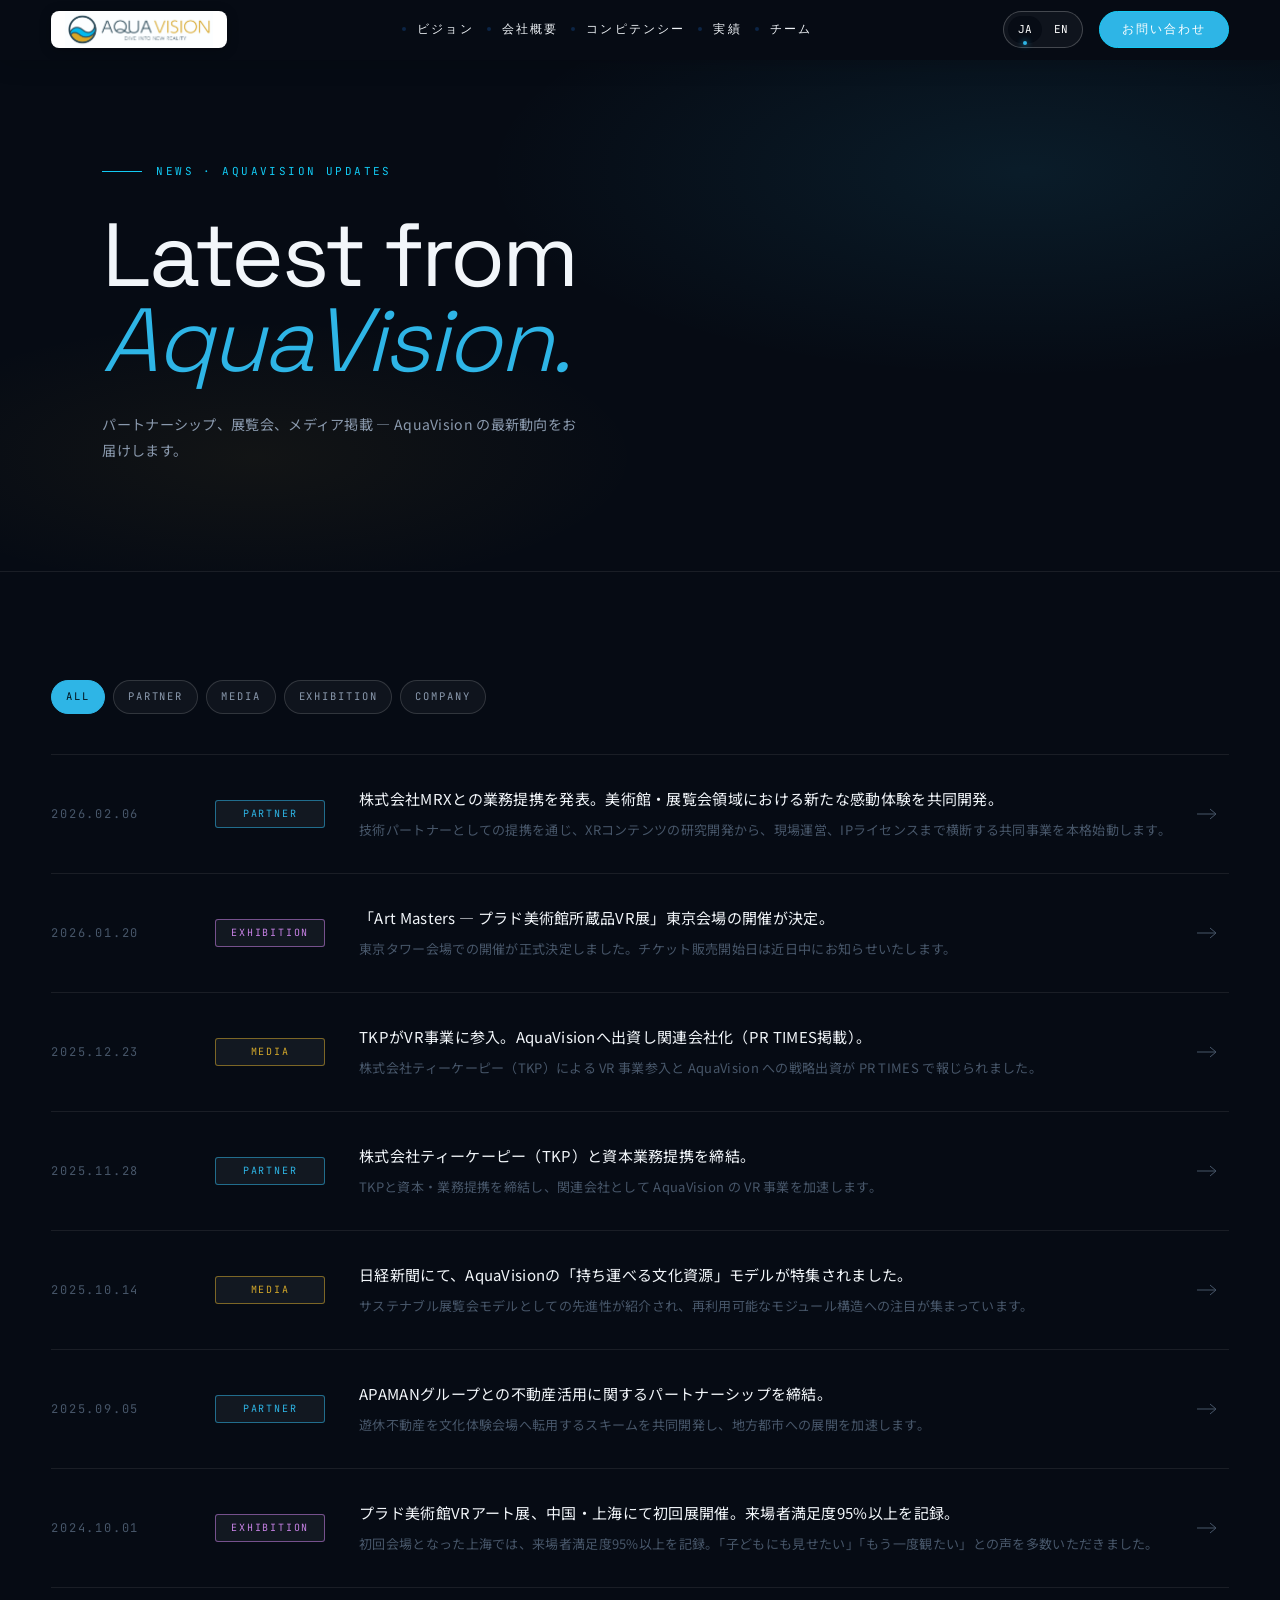
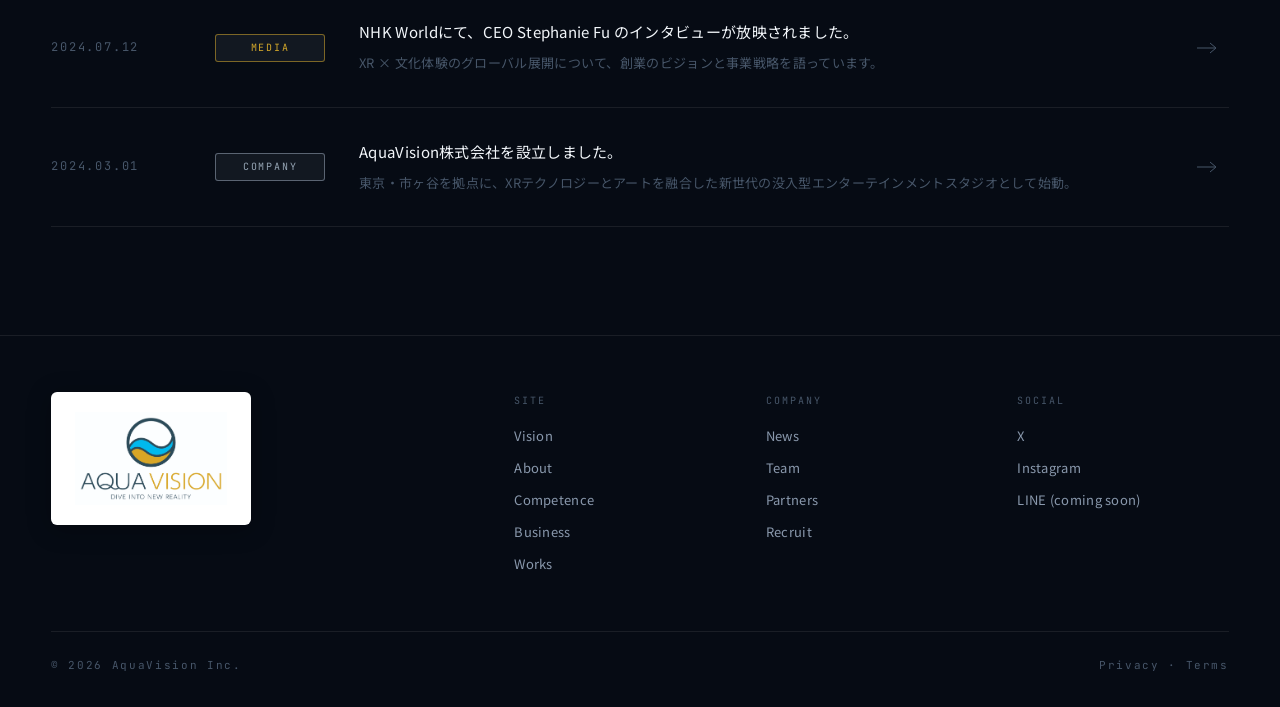
==== news.html @ 191fe47b "Initial publish: AquaVision website with hamburger nav and updated logo - Logo updated to aquavision" ====
<!doctype html>
<html lang="ja">
<head>
<meta charset="utf-8" />
<meta name="viewport" content="width=device-width, initial-scale=1" />
<title>News — AquaVision Inc. — Dive Into New Reality</title>
<link rel="preconnect" href="https://fonts.googleapis.com">
<link rel="preconnect" href="https://fonts.gstatic.com" crossorigin>
<link rel="stylesheet" href="https://fonts.googleapis.com/css2?family=Space+Grotesk:wght@300;400;500;600;700&family=Noto+Sans+JP:wght@300;400;500;600;700&family=JetBrains+Mono:wght@400;500&display=swap">
<link rel="stylesheet" href="styles.css">
<link rel="stylesheet" href="subpage.css">
</head>
<body>

<!-- NAV -->
<nav class="nav scrolled" style="border-color: rgb(6, 11, 20); background-color: rgb(6, 11, 20); height: 60px;">
  <a href="index.html#vision" class="brand nav-brand-logo" style="line-height: 37; height: 37px;">
    <img src="assets/logo-horizontal-final.png" alt="AquaVision" style="width: auto; height: 35px;"/>
  </a>
  <ul class="nav-menu">
    <li><a href="index.html#vision" style="color: rgb(239, 243, 247);">ビジョン</a></li>
    <li><a href="index.html#about" style="color: rgb(239, 243, 247);">会社概要</a></li>
    <li><a href="index.html#services" style="color: rgb(239, 243, 247);">コンピテンシー</a></li>
    <li><a href="index.html#works" style="color: rgb(239, 243, 247);">実績</a></li>
    <li><a href="index.html#team" style="color: rgb(239, 243, 247);">チーム</a></li>
  </ul>
  <div class="nav-right">
    <div class="lang-toggle" role="group" aria-label="Language">
      <button class="active" style="background-color: rgb(7, 12, 21);">JA</button>
      <button style="color: rgb(255, 255, 255);">EN</button>
    </div>
    <a href="index.html#contact" class="cta-pill primary" style="height: 37px; border-color: rgb(20, 203, 245); color: rgb(20, 203, 245);">お問い合わせ</a>
  </div>
</nav>



<!-- ============== Hero ============== -->
<section class="subpage-hero" data-screen-label="News Hero">
  <div class="container">
    <div class="subpage-eyebrow">
      <span class="line"></span>
      <span>NEWS  ·  AquaVision Updates</span>
    </div>
    <h1 class="subpage-headline">
      Latest from<br/>
      <span class="it">AquaVision.</span>
    </h1>
    <p class="subpage-headline-jp">
      パートナーシップ、展覧会、メディア掲載 — AquaVision の最新動向をお届けします。
    </p>
  </div>
</section>

<!-- ============== News List ============== -->
<section class="section" data-screen-label="News List">
  <div class="container">

    <!-- Filter chips -->
    <div class="news-filters" id="filters">
      <button type="button" class="news-filter active" data-cat="all">ALL</button>
      <button type="button" class="news-filter" data-cat="partner">PARTNER</button>
      <button type="button" class="news-filter" data-cat="media">MEDIA</button>
      <button type="button" class="news-filter" data-cat="exhibition">EXHIBITION</button>
      <button type="button" class="news-filter" data-cat="company">COMPANY</button>
    </div>

    <ul class="news-page-list" id="newsList">

      <a href="news/01.html" class="news-page-item" data-cat="partner">
        <span class="news-date">2026.02.06</span>
        <span class="news-cat partner">PARTNER</span>
        <div>
          <div class="news-page-title">株式会社MRXとの業務提携を発表。美術館・展覧会領域における新たな感動体験を共同開発。</div>
          <p class="news-page-summary">技術パートナーとしての提携を通じ、XRコンテンツの研究開発から、現場運営、IPライセンスまで横断する共同事業を本格始動します。</p>
        </div>
        <span class="news-arrow">
          <svg width="20" height="12" viewBox="0 0 20 12" fill="none" stroke="currentColor" stroke-width="1">
            <line x1="0" y1="6" x2="18" y2="6"/><polyline points="13,1 19,6 13,11"/>
          </svg>
        </span>
      </a>

      <a href="news/02.html" class="news-page-item" data-cat="exhibition">
        <span class="news-date">2026.01.20</span>
        <span class="news-cat exhibition">EXHIBITION</span>
        <div>
          <div class="news-page-title">「Art Masters — プラド美術館所蔵品VR展」東京会場の開催が決定。</div>
          <p class="news-page-summary">東京タワー会場での開催が正式決定しました。チケット販売開始日は近日中にお知らせいたします。</p>
        </div>
        <span class="news-arrow">
          <svg width="20" height="12" viewBox="0 0 20 12" fill="none" stroke="currentColor" stroke-width="1">
            <line x1="0" y1="6" x2="18" y2="6"/><polyline points="13,1 19,6 13,11"/>
          </svg>
        </span>
      </a>

      <a href="news/03.html" class="news-page-item" data-cat="media">
        <span class="news-date">2025.12.23</span>
        <span class="news-cat media">MEDIA</span>
        <div>
          <div class="news-page-title">TKPがVR事業に参入。AquaVisionへ出資し関連会社化（PR TIMES掲載）。</div>
          <p class="news-page-summary">株式会社ティーケーピー（TKP）による VR 事業参入と AquaVision への戦略出資が PR TIMES で報じられました。</p>
        </div>
        <span class="news-arrow">
          <svg width="20" height="12" viewBox="0 0 20 12" fill="none" stroke="currentColor" stroke-width="1">
            <line x1="0" y1="6" x2="18" y2="6"/><polyline points="13,1 19,6 13,11"/>
          </svg>
        </span>
      </a>

      <a href="news/04.html" class="news-page-item" data-cat="partner">
        <span class="news-date">2025.11.28</span>
        <span class="news-cat partner">PARTNER</span>
        <div>
          <div class="news-page-title">株式会社ティーケーピー（TKP）と資本業務提携を締結。</div>
          <p class="news-page-summary">TKPと資本・業務提携を締結し、関連会社として AquaVision の VR 事業を加速します。</p>
        </div>
        <span class="news-arrow">
          <svg width="20" height="12" viewBox="0 0 20 12" fill="none" stroke="currentColor" stroke-width="1">
            <line x1="0" y1="6" x2="18" y2="6"/><polyline points="13,1 19,6 13,11"/>
          </svg>
        </span>
      </a>

      <a href="news/05.html" class="news-page-item" data-cat="media">
        <span class="news-date">2025.10.14</span>
        <span class="news-cat media">MEDIA</span>
        <div>
          <div class="news-page-title">日経新聞にて、AquaVisionの「持ち運べる文化資源」モデルが特集されました。</div>
          <p class="news-page-summary">サステナブル展覧会モデルとしての先進性が紹介され、再利用可能なモジュール構造への注目が集まっています。</p>
        </div>
        <span class="news-arrow">
          <svg width="20" height="12" viewBox="0 0 20 12" fill="none" stroke="currentColor" stroke-width="1">
            <line x1="0" y1="6" x2="18" y2="6"/><polyline points="13,1 19,6 13,11"/>
          </svg>
        </span>
      </a>

      <a href="news/06.html" class="news-page-item" data-cat="partner">
        <span class="news-date">2025.09.05</span>
        <span class="news-cat partner">PARTNER</span>
        <div>
          <div class="news-page-title">APAMANグループとの不動産活用に関するパートナーシップを締結。</div>
          <p class="news-page-summary">遊休不動産を文化体験会場へ転用するスキームを共同開発し、地方都市への展開を加速します。</p>
        </div>
        <span class="news-arrow">
          <svg width="20" height="12" viewBox="0 0 20 12" fill="none" stroke="currentColor" stroke-width="1">
            <line x1="0" y1="6" x2="18" y2="6"/><polyline points="13,1 19,6 13,11"/>
          </svg>
        </span>
      </a>

      <a href="news/07.html" class="news-page-item" data-cat="exhibition">
        <span class="news-date">2024.10.01</span>
        <span class="news-cat exhibition">EXHIBITION</span>
        <div>
          <div class="news-page-title">プラド美術館VRアート展、中国・上海にて初回展開催。来場者満足度95%以上を記録。</div>
          <p class="news-page-summary">初回会場となった上海では、来場者満足度95%以上を記録。「子どもにも見せたい」「もう一度観たい」との声を多数いただきました。</p>
        </div>
        <span class="news-arrow">
          <svg width="20" height="12" viewBox="0 0 20 12" fill="none" stroke="currentColor" stroke-width="1">
            <line x1="0" y1="6" x2="18" y2="6"/><polyline points="13,1 19,6 13,11"/>
          </svg>
        </span>
      </a>

      <a href="news/08.html" class="news-page-item" data-cat="media">
        <span class="news-date">2024.07.12</span>
        <span class="news-cat media">MEDIA</span>
        <div>
          <div class="news-page-title">NHK Worldにて、CEO Stephanie Fu のインタビューが放映されました。</div>
          <p class="news-page-summary">XR × 文化体験のグローバル展開について、創業のビジョンと事業戦略を語っています。</p>
        </div>
        <span class="news-arrow">
          <svg width="20" height="12" viewBox="0 0 20 12" fill="none" stroke="currentColor" stroke-width="1">
            <line x1="0" y1="6" x2="18" y2="6"/><polyline points="13,1 19,6 13,11"/>
          </svg>
        </span>
      </a>

      <a href="news/09.html" class="news-page-item" data-cat="company">
        <span class="news-date">2024.03.01</span>
        <span class="news-cat company">COMPANY</span>
        <div>
          <div class="news-page-title">AquaVision株式会社を設立しました。</div>
          <p class="news-page-summary">東京・市ヶ谷を拠点に、XRテクノロジーとアートを融合した新世代の没入型エンターテインメントスタジオとして始動。</p>
        </div>
        <span class="news-arrow">
          <svg width="20" height="12" viewBox="0 0 20 12" fill="none" stroke="currentColor" stroke-width="1">
            <line x1="0" y1="6" x2="18" y2="6"/><polyline points="13,1 19,6 13,11"/>
          </svg>
        </span>
      </a>

    </ul>

    <p id="emptyState" style="display:none; text-align:center; padding:80px 0; color:var(--fg-mute); font-family:var(--font-mono); font-size:13px; letter-spacing:.15em;">
      該当するニュースはありません
    </p>
  </div>
</section>

<!-- FOOTER -->
<footer class="footer">
  <div class="footer-brand">
    <div class="footer-logo-card">
      <img src="assets/logo-vertical-cmyk.jpg" alt="AquaVision — Dive Into New Reality" />
    </div>
  </div>
  <div class="footer-col">
    <h5>Site</h5>
    <ul>
      <li><a href="index.html#vision">Vision</a></li>
      <li><a href="index.html#about">About</a></li>
      <li><a href="index.html#services">Competence</a></li>
      <li><a href="index.html#business">Business</a></li>
      <li><a href="index.html#works">Works</a></li>
    </ul>
  </div>
  <div class="footer-col">
    <h5>Company</h5>
    <ul>
      <li><a href="news.html">News</a></li>
      <li><a href="index.html#team">Team</a></li>
      <li><a href="index.html#partners">Partners</a></li>
      <li><a href="recruit.html">Recruit</a></li>
    </ul>
  </div>
  <div class="footer-col">
    <h5>Social</h5>
    <ul>
      <li><a href="https://x.com/AquaVisionVR" target="_blank" rel="noopener noreferrer">X</a></li>
      <li><a href="https://www.instagram.com/artmasters.jp/" target="_blank" rel="noopener noreferrer">Instagram</a></li>
      <li><a href="#">LINE  (coming soon)</a></li>
    </ul>
  </div>
  <div class="footer-bottom">
    <span>© 2026 AquaVision Inc.</span>
    <a href="#">Privacy · Terms</a>
  </div>
</footer>



<script>
  // Simple category filter
  const filters = document.querySelectorAll('.news-filter');
  const items = document.querySelectorAll('.news-page-item');
  const empty = document.getElementById('emptyState');
  filters.forEach(btn => {
    btn.addEventListener('click', () => {
      filters.forEach(b => b.classList.remove('active'));
      btn.classList.add('active');
      const cat = btn.dataset.cat;
      let visible = 0;
      items.forEach(it => {
        const show = cat === 'all' || it.dataset.cat === cat;
        it.style.display = show ? '' : 'none';
        if (show) visible++;
      });
      empty.style.display = visible === 0 ? 'block' : 'none';
    });
  });
</script>

</body>
</html>
---- styles.css ----
:root{
  /* Brand-rooted palette — navy + aqua + gold from AquaVision mark */
  --bg: #060B14;
  --bg-2: #0B1422;
  --bg-3: #0F1B2D;
  --navy: #0F3461;      /* brand navy (logo outline + AQUA) */
  --fg: #F2F6FA;
  --fg-dim: #8A99AD;
  --fg-mute: #475669;
  --line: rgba(255,255,255,0.08);
  --line-2: rgba(255,255,255,0.14);

  --aqua: #2EB5E6;      /* brand aqua (wave) */
  --gold: #D4A82A;      /* brand gold (VISION + lower wave) */

  --accent: oklch(0.78 0.14 220);     /* aqua */
  --accent-2: oklch(0.82 0.13 95);    /* gold */
  --accent-glow: oklch(0.78 0.14 220 / 0.35);

  --font-en: "Space Grotesk", "Helvetica Neue", Helvetica, Arial, sans-serif;
  --font-jp: "Noto Sans JP", "Hiragino Kaku Gothic ProN", sans-serif;
  --font-mono: "JetBrains Mono", ui-monospace, monospace;

  --container: 1440px;
  --gutter: clamp(20px, 4vw, 56px);
}

[data-accent="violet"]{
  --accent: oklch(0.78 0.16 295);
  --accent-2: oklch(0.66 0.20 300);
  --accent-glow: oklch(0.78 0.16 295 / 0.35);
}
[data-accent="amber"]{
  --accent: oklch(0.84 0.14 80);
  --accent-2: oklch(0.74 0.16 65);
  --accent-glow: oklch(0.84 0.14 80 / 0.32);
}
[data-accent="mint"]{
  --accent: oklch(0.84 0.13 165);
  --accent-2: oklch(0.74 0.16 170);
  --accent-glow: oklch(0.84 0.13 165 / 0.32);
}

*{ box-sizing: border-box; margin: 0; padding: 0; }
html, body{ background: var(--bg); color: var(--fg); }
html{ scroll-behavior: smooth; }
body{
  font-family: var(--font-jp);
  font-weight: 400;
  font-size: 15px;
  line-height: 1.7;
  letter-spacing: 0.02em;
  -webkit-font-smoothing: antialiased;
  overflow-x: hidden;
  text-wrap: pretty;
}

img, svg, video{ display: block; max-width: 100%; }
a{ color: inherit; text-decoration: none; }
button{ font: inherit; color: inherit; background: none; border: none; cursor: pointer; }

::selection{ background: var(--accent); color: var(--bg); }

/* ================ Reusables ================= */
.eyebrow{
  font-family: var(--font-mono);
  font-size: 11px;
  letter-spacing: 0.22em;
  text-transform: uppercase;
  color: var(--accent);
  display: inline-flex;
  align-items: center;
  gap: 10px;
}
.eyebrow::before{
  content: "";
  width: 24px; height: 1px;
  background: var(--accent);
}
.eyebrow.no-line::before{ display: none; }

.h-display{
  font-family: var(--font-en);
  font-weight: 500;
  font-size: clamp(48px, 7.5vw, 112px);
  letter-spacing: -0.025em;
  line-height: 0.95;
}
.h-section{
  font-family: var(--font-en);
  font-weight: 500;
  font-size: clamp(40px, 5vw, 72px);
  letter-spacing: -0.02em;
  line-height: 1.0;
}
.h-jp-sub{
  font-family: var(--font-jp);
  font-weight: 400;
  font-size: clamp(14px, 1vw, 16px);
  letter-spacing: 0.18em;
  color: var(--fg-dim);
  margin-top: 14px;
}
.h-sub{
  font-family: var(--font-jp);
  font-weight: 500;
  font-size: clamp(20px, 1.8vw, 28px);
  letter-spacing: 0.02em;
  line-height: 1.5;
}
.lede{
  color: var(--fg-dim);
  font-size: clamp(15px, 1.05vw, 17px);
  line-height: 1.85;
  max-width: 62ch;
}
.mono{ font-family: var(--font-mono); }

.container{
  max-width: var(--container);
  margin: 0 auto;
  padding: 0 var(--gutter);
}

.section{
  padding: clamp(80px, 12vh, 160px) 0;
  position: relative;
}
.section + .section{ border-top: 1px solid var(--line); }

.section-header{
  display: grid;
  grid-template-columns: 200px 1fr;
  gap: 32px;
  align-items: baseline;
  margin-bottom: clamp(40px, 6vw, 80px);
}
.section-header .label{
  font-family: var(--font-mono);
  font-size: 12px;
  letter-spacing: 0.18em;
  color: var(--fg-mute);
  padding-top: 12px;
}
@media (max-width: 720px){
  .section-header{ grid-template-columns: 1fr; gap: 16px; }
  .section-header .label{ padding-top: 0; }
}

/* ================ Nav ================ */
.nav{
  position: fixed;
  inset: 0 0 auto 0;
  z-index: 50;
  padding: 18px var(--gutter);
  display: flex;
  align-items: center;
  justify-content: space-between;
  background: #FFFFFF;
  border-bottom: 1px solid rgba(15, 52, 97, 0.08);
  transition: box-shadow .3s ease;
  color: var(--navy);
}
.nav.scrolled{
  box-shadow: 0 2px 24px rgba(0, 0, 0, 0.18);
}
.brand{
  display: flex; align-items: center; gap: 10px;
  font-family: var(--font-en);
  font-weight: 600;
  letter-spacing: 0.02em;
  color: var(--navy);
  background: #FFFFFF;
  padding: 6px 14px 6px 8px;
  border-radius: 999px;
  box-shadow: 0 2px 12px rgba(0, 0, 0, 0.25);
}
.brand.nav-brand-pill{
  background: #FFFFFF;
  padding: 0 18px 0 8px;
  border-radius: 999px;
  box-shadow: 0 2px 12px rgba(0, 0, 0, 0.25);
  display: inline-flex;
  align-items: center;
  gap: 12px;
  text-decoration: none;
  height: 42px;
}
.brand.nav-brand-pill .brand-name-nav{
  display: inline-flex;
  align-items: center;
  line-height: 1;
}
.brand.nav-brand-pill .aqua-part{ color: #0F3461; }
.brand.nav-brand-pill .accent{ color: #D4A82A; }

.brand.nav-brand-logo{
  background: #FFFFFF;
  padding: 5px 14px;
  border-radius: 8px;
  box-shadow: 0 2px 12px rgba(0, 0, 0, 0.25);
  height: 44px;
}
.brand.nav-brand-logo img{
  height: 100%;
  width: auto;
  display: block;
}
.brand-mark{
  width: 28px; height: 28px;
  display: grid; place-items: center;
}
.brand-name{ font-size: 15px; }
.brand-name .accent{ color: var(--gold); }

.nav-menu{
  display: flex; gap: 28px;
  font-family: var(--font-en);
  font-size: 12px;
  letter-spacing: 0.18em;
  text-transform: uppercase;
  color: rgba(15, 52, 97, 0.65);
}
.nav-menu a{ transition: color .2s; position: relative; padding: 6px 0; color: inherit; }
.nav-menu a:hover{ color: var(--navy); }
.nav-menu a:hover::after{
  content: ""; position: absolute; left: 0; bottom: 0; height: 1px; width: 100%;
  background: var(--navy);
}
@media (max-width: 900px){ .nav-menu{ display: none; } }

.nav-right{ display: flex; align-items: center; gap: 16px; }
@media (max-width: 900px){
  .nav-lang-desktop,
  .nav-cta-desktop{ display: none !important; }
}

/* ================ Hamburger ================ */
.hamburger{
  display: none;
  flex-direction: column;
  gap: 5px;
  width: 36px;
  height: 36px;
  justify-content: center;
  align-items: center;
  border: 1px solid rgba(255,255,255,0.2);
  border-radius: 6px;
  background: rgba(255,255,255,0.06);
  transition: background .2s, border-color .2s;
  flex-shrink: 0;
}
.hamburger:hover{ background: rgba(255,255,255,0.12); border-color: rgba(255,255,255,0.35); }
.hamburger span{
  display: block;
  width: 18px; height: 1.5px;
  background: #fff;
  border-radius: 2px;
  transition: transform .3s cubic-bezier(.2,.7,.2,1), opacity .3s;
  transform-origin: center;
}
.hamburger.open span:nth-child(1){ transform: translateY(6.5px) rotate(45deg); }
.hamburger.open span:nth-child(2){ opacity: 0; transform: scaleX(0); }
.hamburger.open span:nth-child(3){ transform: translateY(-6.5px) rotate(-45deg); }
@media (max-width: 900px){ .hamburger{ display: flex; } }

/* ================ Mobile menu ================ */
.mobile-menu-overlay{
  position: fixed; inset: 0;
  z-index: 44;
  background: rgba(0,0,0,0.55);
  backdrop-filter: blur(3px);
}
.mobile-menu{
  position: fixed;
  top: 60px; right: 0; bottom: 0;
  width: min(300px, 100vw);
  z-index: 45;
  background: rgb(8, 14, 26);
  border-left: 1px solid rgba(255,255,255,0.09);
  display: flex;
  flex-direction: column;
  padding: 28px 24px 32px;
  transform: translateX(100%);
  transition: transform .35s cubic-bezier(.2,.7,.2,1);
  will-change: transform;
}
.mobile-menu.open{ transform: translateX(0); }
.mobile-menu-list{
  list-style: none;
  flex: 1;
}
.mobile-menu-list a{
  display: block;
  font-family: var(--font-en);
  font-size: 13px;
  letter-spacing: 0.2em;
  text-transform: uppercase;
  color: rgba(255,255,255,0.65);
  padding: 15px 0;
  border-bottom: 1px solid rgba(255,255,255,0.07);
  transition: color .2s, padding-left .2s;
}
.mobile-menu-list a:hover{ color: var(--aqua); padding-left: 6px; }
.mobile-menu-bottom{
  display: flex;
  flex-direction: column;
  gap: 14px;
  padding-top: 24px;
  border-top: 1px solid rgba(255,255,255,0.09);
}
.mobile-menu-bottom .lang-toggle{
  border-color: rgba(255,255,255,0.18);
}
.mobile-menu-bottom .cta-pill{
  text-align: center;
  justify-content: center;
}
.lang-toggle{
  font-family: var(--font-mono);
  font-size: 11px;
  letter-spacing: 0.15em;
  border: 1px solid rgba(255, 255, 255, 0.22);
  border-radius: 999px;
  padding: 4px;
  display: flex;
  gap: 2px;
  background: rgba(255, 255, 255, 0.04);
}
.lang-toggle button{
  padding: 4px 10px;
  border-radius: 999px;
  color: #FFFFFF;
  transition: all .2s;
  position: relative;
}
.lang-toggle button:hover{ background: rgba(255, 255, 255, 0.08); }
.lang-toggle button.active{
  background: rgba(255, 255, 255, 0.08);
  color: #FFFFFF;
  font-weight: 400;
}
/* small aqua dot indicator under the active option */
.lang-toggle button.active::after{
  content: "";
  position: absolute;
  left: 50%;
  bottom: -2px;
  transform: translateX(-50%);
  width: 4px; height: 4px;
  border-radius: 50%;
  background: var(--aqua);
  box-shadow: 0 0 6px var(--aqua);
}
.cta-pill{
  font-family: var(--font-en);
  font-size: 12px;
  letter-spacing: 0.16em;
  text-transform: uppercase;
  border: 1px solid var(--fg);
  color: var(--fg);
  padding: 10px 18px;
  border-radius: 999px;
  transition: all .2s;
  display: inline-flex;
  align-items: center;
  gap: 8px;
}
.cta-pill:hover{
  background: var(--fg);
  color: var(--bg);
}
.cta-pill.primary{
  background: var(--accent);
  border-color: var(--accent);
  color: #001018;
}
.cta-pill.primary:hover{
  background: transparent;
  color: var(--accent);
}
/* CTA inside the nav — bright aqua background, white text */
.nav .cta-pill.primary{
  background: var(--aqua);
  border-color: var(--aqua);
  color: #FFFFFF !important;
  min-width: 130px;
  justify-content: center;
  text-align: center;
}
.nav .cta-pill.primary:hover{
  background: transparent;
  color: var(--aqua) !important;
  border-color: var(--aqua);
}

/* ================ Hero ================ */
.hero{
  position: relative;
  min-height: 100vh;
  display: flex;
  align-items: flex-end;
  padding: 0 var(--gutter) clamp(60px, 10vh, 120px);
  overflow: hidden;
}
.hero-canvas{
  position: absolute;
  inset: 0;
  width: 100%;
  height: 100%;
  z-index: 0;
}
.hero-vignette{
  position: absolute;
  inset: 0;
  pointer-events: none;
  background:
    radial-gradient(ellipse at 60% 40%, transparent 0%, var(--bg) 80%),
    linear-gradient(180deg, rgba(10,14,20,0.4) 0%, transparent 30%, transparent 70%, var(--bg) 100%);
}
.hero-content{
  position: relative;
  z-index: 2;
  max-width: var(--container);
  margin: 0 auto;
  width: 100%;
}
.hero-meta{
  display: flex;
  justify-content: space-between;
  align-items: flex-end;
  gap: 32px;
  flex-wrap: wrap;
}
.hero-headline{
  font-family: var(--font-en);
  font-weight: 400;
  font-size: clamp(56px, 9vw, 148px);
  letter-spacing: -0.035em;
  line-height: 0.92;
  text-shadow: 0 2px 60px rgba(2,8,16,0.7);
}
.hero-headline .it{
  font-style: italic;
  font-weight: 300;
  color: var(--accent);
}
.hero-headline .thin{ font-weight: 300; }
.hero-jp{
  margin-top: 28px;
  font-size: clamp(13px, 0.95vw, 16px);
  color: var(--fg-dim);
  line-height: 1.95;
  max-width: none;
  width: max-content;
  white-space: pre;
  letter-spacing: 0.04em;
}
@media (max-width: 720px){
  .hero-jp{ font-size: 13px; white-space: pre-line; width: 100%; max-width: 100%; }
}
.hero-bottom{
  display: grid;
  grid-template-columns: 1fr auto;
  align-items: end;
  gap: 32px;
  margin-top: clamp(48px, 8vh, 96px);
}
.hero-scroll{
  font-family: var(--font-mono);
  font-size: 11px;
  letter-spacing: 0.22em;
  color: var(--fg-mute);
  text-transform: uppercase;
  display: flex; align-items: center; gap: 10px;
}
.hero-scroll .line{
  width: 40px; height: 1px; background: var(--fg-mute);
  position: relative;
  overflow: hidden;
}
.hero-scroll .line::after{
  content: "";
  position: absolute; inset: 0;
  background: var(--accent);
  animation: scroll-line 2.4s ease-in-out infinite;
}
@keyframes scroll-line{
  0%{ transform: translateX(-100%); }
  50%{ transform: translateX(0); }
  100%{ transform: translateX(100%); }
}

.hero-stats{
  display: flex; gap: clamp(20px, 3vw, 48px);
  flex-wrap: wrap;
}
.hero-stats .stat{
  min-width: 140px;
  padding-left: 14px;
  border-left: 1px solid var(--line-2);
}
.hero-stats .v{
  font-family: var(--font-en);
  font-weight: 500;
  font-size: clamp(22px, 2.2vw, 30px);
  letter-spacing: -0.015em;
  color: var(--fg);
  line-height: 1;
  white-space: nowrap;
}
.hero-stats .l{
  font-family: var(--font-mono);
  font-size: 10px;
  letter-spacing: 0.2em;
  text-transform: uppercase;
  color: var(--fg-mute);
  margin-top: 6px;
}

/* ================ About ================ */
.about-grid{
  display: grid;
  grid-template-columns: 1.2fr 1fr;
  gap: clamp(40px, 6vw, 96px);
  align-items: start;
}
.about-grid.simple{
  grid-template-columns: 1fr 1fr;
  align-items: start;
}
@media (max-width: 900px){ .about-grid, .about-grid.simple{ grid-template-columns: 1fr; } }
.about-lede{
  font-family: var(--font-jp);
  font-weight: 400;
  font-size: clamp(14px, 1vw, 16px);
  line-height: 1.95;
  letter-spacing: 0.02em;
  color: var(--fg-dim);
  max-width: 50ch;
  margin-bottom: 32px;
}
.about-image{
  position: relative;
  border: 1px solid var(--line);
  overflow: hidden;
  aspect-ratio: 16 / 10;
  background: var(--bg-2);
}
.about-image img{
  width: 100%; height: 100%;
  object-fit: cover;
  display: block;
  transition: transform 1.6s cubic-bezier(.2,.7,.2,1);
}
.about-image:hover img{ transform: scale(1.04); }
.about-image-cap{
  position: absolute;
  bottom: 12px; left: 14px;
  font-family: var(--font-mono);
  font-size: 10px;
  letter-spacing: 0.2em;
  text-transform: uppercase;
  color: var(--fg);
  background: rgba(6, 11, 20, 0.75);
  backdrop-filter: blur(8px);
  padding: 5px 10px;
  border: 1px solid var(--line-2);
}
@media (max-width: 900px){ .about-grid{ grid-template-columns: 1fr; } }
.about-statement{
  font-family: var(--font-jp);
  font-weight: 400;
  font-size: clamp(22px, 2.4vw, 36px);
  line-height: 1.55;
  letter-spacing: 0.01em;
}
.about-statement em{
  font-style: normal;
  color: var(--accent);
}
.about-aside{
  border-left: 1px solid var(--line);
  padding-left: clamp(20px, 3vw, 40px);
  color: var(--fg-dim);
  line-height: 1.85;
}
.about-meta{
  display: grid;
  grid-template-columns: 110px 1fr;
  gap: 18px 28px;
  font-size: 14.5px;
  line-height: 1.7;
}
.about-grid.simple .about-meta{
  margin-top: 0;
  border-top: none;
  padding-top: 0;
}
.about-grid.simple .about-meta dt{
  padding-top: 5px;
}
.about-grid.simple .about-meta dd{
  border-bottom: 1px solid var(--line);
  padding-bottom: 18px;
  white-space: pre-line;
}
.about-grid.simple .about-meta dt{
  border-bottom: 1px solid var(--line);
  padding-bottom: 18px;
}
.about-grid.simple .about-meta > :nth-last-child(-n+2){
  border-bottom: none;
  padding-bottom: 0;
}
.about-meta dt{
  font-family: var(--font-mono);
  font-size: 10px;
  letter-spacing: 0.2em;
  text-transform: uppercase;
  color: var(--fg-mute);
  padding-top: 3px;
}
.about-meta dd{ color: var(--fg); }

/* ================ Services ================ */
/* ================ Services (Core Competence cards) ================ */
.services{
  display: grid;
  grid-template-columns: repeat(3, 1fr);
  gap: 1px;
  background: var(--line);
  border: 1px solid var(--line);
}
@media (max-width: 900px){ .services{ grid-template-columns: repeat(2, 1fr); } }
@media (max-width: 600px){ .services{ grid-template-columns: 1fr; } }

.service-image{
  background: #000 !important;
  padding: 0 !important;
  position: relative;
  overflow: hidden;
  cursor: default;
}
.service-image img{
  width: 100%;
  height: 100%;
  object-fit: cover;
  display: block;
}
.service-image-cap{
  position: absolute;
  inset: auto 0 0 0;
  padding: 20px 24px;
  background: linear-gradient(180deg, transparent, rgba(0,0,0,0.85));
}
.service-image-kicker{
  font-family: var(--font-mono);
  font-size: 10px;
  letter-spacing: 0.22em;
  text-transform: uppercase;
  color: var(--accent);
  margin-bottom: 6px;
}
.service-image-title{
  font-family: var(--font-en);
  font-weight: 500;
  font-size: clamp(16px, 1.4vw, 20px);
  letter-spacing: -0.01em;
  color: var(--fg);
  margin-bottom: 4px;
}
.service-image-sub{
  font-family: var(--font-mono);
  font-size: 10.5px;
  letter-spacing: 0.12em;
  color: var(--fg-dim);
  text-transform: uppercase;
}
.service{
  background: var(--bg);
  padding: clamp(22px, 2.4vw, 36px);
  min-height: 340px;
  display: flex;
  flex-direction: column;
  justify-content: space-between;
  position: relative;
  overflow: hidden;
  transition: background .35s ease;
  cursor: default;
}
.service:hover{ background: var(--bg-2); }
.service:hover .service-glyph{ opacity: 1; transform: translateY(0) scale(1); color: var(--accent); }
.service-num{
  font-family: var(--font-mono);
  font-size: 11px;
  letter-spacing: 0.2em;
  color: var(--fg-mute);
}
.service-glyph{
  width: 64px; height: 64px;
  margin: 16px 0 24px;
  opacity: 0.85;
  transform: translateY(4px) scale(0.95);
  transition: all .5s cubic-bezier(.2,.7,.2,1);
  color: var(--fg-dim);
}
.service-title{
  font-family: var(--font-en);
  font-weight: 500;
  font-size: clamp(22px, 2vw, 30px);
  letter-spacing: -0.015em;
  line-height: 1.15;
}
.service-title .jp{
  display: block;
  font-family: var(--font-jp);
  font-size: 13px;
  color: var(--fg-dim);
  letter-spacing: 0.15em;
  margin-top: 8px;
  font-weight: 400;
}
.service-body{
  color: var(--fg-dim);
  font-size: 13.5px;
  line-height: 1.8;
  margin-top: 20px;
}
.service-tags{
  display: flex; flex-wrap: wrap;
  gap: 6px;
  margin-top: 24px;
}
.tag{
  font-family: var(--font-mono);
  font-size: 10.5px;
  letter-spacing: 0.12em;
  color: var(--fg-dim);
  border: 1px solid var(--line-2);
  padding: 4px 9px;
  border-radius: 4px;
}

/* ================ Works ================ */
.featured-work{
  display: grid;
  grid-template-columns: 1.15fr 1fr;
  gap: clamp(32px, 5vw, 72px);
  align-items: stretch;
  margin-bottom: 24px;
}
@media (max-width: 900px){ .featured-work{ grid-template-columns: 1fr; } }
.featured-work-vis{
  position: relative;
  aspect-ratio: 4 / 3;
  overflow: hidden;
  border: 1px solid var(--line);
  background: var(--bg-2);
}
.featured-work-vis svg{ width: 100%; height: 100%; }
.featured-work-kicker{
  position: absolute;
  top: 18px; left: 18px;
  z-index: 2;
  font-family: var(--font-mono);
  font-size: 10px;
  letter-spacing: 0.22em;
  text-transform: uppercase;
  color: var(--accent);
  background: rgba(6, 11, 20, 0.7);
  backdrop-filter: blur(8px);
  border: 1px solid var(--line-2);
  padding: 6px 12px;
}
.featured-work-body{ display: flex; flex-direction: column; justify-content: center; padding: 8px 0; }
.featured-work-title{
  font-family: var(--font-en);
  font-weight: 500;
  font-size: clamp(36px, 4.5vw, 64px);
  letter-spacing: -0.02em;
  line-height: 1.0;
  margin-bottom: 12px;
}
.featured-work-sub{
  font-family: var(--font-jp);
  font-size: clamp(15px, 1.2vw, 18px);
  color: var(--fg-dim);
  margin-bottom: 24px;
  letter-spacing: 0.05em;
}
.featured-work-p{
  color: var(--fg-dim);
  font-size: 14.5px;
  line-height: 1.85;
  margin-bottom: 14px;
}
.featured-work-meta{
  margin-top: 24px;
  display: grid;
  grid-template-columns: 110px 1fr;
  gap: 10px 24px;
  font-size: 13px;
  border-top: 1px solid var(--line);
  padding-top: 20px;
}
.featured-work-meta dt{
  font-family: var(--font-mono);
  font-size: 10px;
  letter-spacing: 0.2em;
  text-transform: uppercase;
  color: var(--fg-mute);
}
.featured-work-meta dd{ color: var(--fg); }

.works{
  display: grid;
  grid-template-columns: repeat(2, 1fr);
  gap: clamp(20px, 2.4vw, 36px);
}
@media (max-width: 720px){ .works{ grid-template-columns: 1fr; } }
.work{
  position: relative;
  cursor: pointer;
  transition: transform .5s cubic-bezier(.2,.7,.2,1);
  background: none;
  border: none;
  padding: 0;
  text-align: left;
  font: inherit;
  color: inherit;
  display: block;
  width: 100%;
}
.work:hover{ transform: translateY(-4px); }
.work-img{
  width: 100%;
  height: 100%;
  object-fit: cover;
  display: block;
  transition: transform 1s cubic-bezier(.2,.7,.2,1);
}
.work:hover .work-img{ transform: scale(1.03); }
.work:hover .work-plus{ background: var(--aqua); color: #001018; transform: scale(1.05); }
.work-plus{
  position: absolute;
  bottom: 14px; right: 14px;
  width: 34px; height: 34px;
  border-radius: 50%;
  background: rgba(6, 11, 20, 0.7);
  border: 1px solid var(--line-2);
  backdrop-filter: blur(8px);
  color: var(--fg);
  display: grid; place-items: center;
  transition: all .25s ease;
  z-index: 3;
}
.work-tagline{
  margin-top: 10px;
  font-family: var(--font-mono);
  font-size: 10.5px;
  letter-spacing: 0.18em;
  color: var(--accent);
  text-transform: uppercase;
}
.work-thumb{
  position: relative;
  aspect-ratio: 16 / 11;
  overflow: hidden;
  border: 1px solid var(--line);
  background: var(--bg-2);
}
.work-thumb::after{
  content: "";
  position: absolute; inset: 0;
  background: linear-gradient(180deg, transparent 50%, rgba(10,14,20,0.75) 100%);
}
.work-thumb svg{ width: 100%; height: 100%; }
.work:hover .work-thumb svg .accent-stroke{ stroke: var(--accent); }
.work-info{
  display: flex;
  justify-content: space-between;
  align-items: baseline;
  margin-top: 14px;
  gap: 16px;
}
.work-title{
  font-family: var(--font-en);
  font-weight: 500;
  font-size: clamp(16px, 1.3vw, 20px);
  letter-spacing: -0.01em;
}
.work-title .jp{
  display: block;
  font-family: var(--font-jp);
  font-size: 12px;
  font-weight: 400;
  color: var(--fg-dim);
  margin-top: 4px;
  letter-spacing: 0.05em;
}
.work-meta{
  font-family: var(--font-mono);
  font-size: 10.5px;
  letter-spacing: 0.18em;
  color: var(--fg-mute);
  text-transform: uppercase;
  white-space: nowrap;
}
.work-tag{
  position: absolute;
  top: 14px; left: 14px;
  z-index: 2;
  font-family: var(--font-mono);
  font-size: 10px;
  letter-spacing: 0.2em;
  text-transform: uppercase;
  background: rgba(10,14,20,0.7);
  backdrop-filter: blur(8px);
  border: 1px solid var(--line-2);
  padding: 4px 8px;
  color: var(--fg);
}

.work.span-7, .work.span-5, .work.span-6, .work.span-4, .work.span-8{ grid-column: auto; }
@media (max-width: 720px){
  .work[class*="span-"]{ grid-column: span 1; }
}

/* ================ Technology ================ */
.tech-wrap{
  display: grid;
  grid-template-columns: 1fr 1.1fr;
  gap: clamp(40px, 6vw, 96px);
  align-items: center;
}
@media (max-width: 900px){ .tech-wrap{ grid-template-columns: 1fr; } }
.tech-vis{
  aspect-ratio: 1 / 1;
  position: relative;
  border: 1px solid var(--line);
  background:
    radial-gradient(circle at 50% 50%, rgba(255,255,255,0.03), transparent 60%),
    linear-gradient(135deg, var(--bg-2) 0%, var(--bg) 100%);
  overflow: hidden;
}
.tech-vis-label{
  position: absolute;
  top: 16px; left: 16px;
  font-family: var(--font-mono);
  font-size: 10px;
  letter-spacing: 0.2em;
  color: var(--fg-mute);
}
.tech-vis-label .dot{
  display: inline-block;
  width: 6px; height: 6px;
  border-radius: 50%;
  background: var(--accent);
  margin-right: 8px;
  vertical-align: middle;
  box-shadow: 0 0 12px var(--accent-glow);
  animation: pulse 2s ease-in-out infinite;
}
@keyframes pulse{
  0%, 100%{ opacity: 1; transform: scale(1); }
  50%{ opacity: 0.6; transform: scale(0.85); }
}
.tech-list{
  list-style: none;
}
.tech-item{
  padding: 24px 0;
  border-top: 1px solid var(--line);
  display: grid;
  grid-template-columns: 40px 1fr auto;
  gap: 20px;
  align-items: baseline;
  cursor: default;
  transition: padding .3s;
}
.tech-item:last-child{ border-bottom: 1px solid var(--line); }
.tech-item:hover{ padding-left: 12px; }
.tech-item:hover .tech-name{ color: var(--accent); }
.tech-num{
  font-family: var(--font-mono);
  font-size: 11px;
  color: var(--fg-mute);
  letter-spacing: 0.15em;
}
.tech-name{
  font-family: var(--font-en);
  font-weight: 500;
  font-size: clamp(20px, 1.8vw, 26px);
  letter-spacing: -0.01em;
  transition: color .3s;
}
.tech-name .jp{
  font-family: var(--font-jp);
  font-size: 13px;
  font-weight: 400;
  color: var(--fg-dim);
  margin-left: 12px;
  letter-spacing: 0.06em;
}
.tech-keyword{
  font-family: var(--font-mono);
  font-size: 11px;
  letter-spacing: 0.18em;
  color: var(--fg-mute);
  text-transform: uppercase;
}

/* ================ News ================ */
.news-list{ list-style: none; }
.news-item-link{
  display: grid;
  grid-template-columns: 140px 120px 1fr 32px;
  gap: 24px;
  align-items: center;
  text-decoration: none;
  color: inherit;
  width: 100%;
}
@media (max-width: 720px){
  .news-item-link{ grid-template-columns: 1fr; gap: 8px; }
}
.news-item{
  padding: 0;
  border-top: 1px solid var(--line);
  cursor: pointer;
  transition: all .25s;
}
.news-item:last-child{ border-bottom: 1px solid var(--line); }
.news-item .news-item-link{ padding: 28px 0; transition: padding .25s; }
.news-item:hover{ background: linear-gradient(90deg, transparent, rgba(255,255,255,0.02), transparent); }
.news-item:hover .news-item-link{ padding-left: 12px; padding-right: 0; }
.news-item:hover .news-arrow{ transform: translateX(4px); color: var(--accent); }
.news-date{
  font-family: var(--font-mono);
  font-size: 12px;
  letter-spacing: 0.15em;
  color: var(--fg-mute);
}
.news-cat{
  font-family: var(--font-mono);
  font-size: 10px;
  letter-spacing: 0.18em;
  text-transform: uppercase;
  padding: 0 10px !important;
  border-radius: 3px;
  display: inline-flex !important;
  align-items: center !important;
  justify-content: center !important;
  width: 110px !important;
  height: 28px !important;
  min-width: 110px !important;
  max-width: 110px !important;
  min-height: 28px !important;
  max-height: 28px !important;
  box-sizing: border-box !important;
  flex-shrink: 0 !important;
  line-height: 1 !important;
  /* defaults: aqua category color */
  --cat: 46, 181, 230;
  color: rgb(var(--cat));
  border: 1px solid rgba(var(--cat), 0.55);
  background: rgba(221, 235, 254, 0.06);
}
.news-cat.partner    { --cat: 46, 181, 230; }     /* aqua */
.news-cat.media      { --cat: 212, 168, 42; }     /* gold */
.news-cat.exhibition { --cat: 200, 130, 230; }    /* violet */
.news-cat.company    { --cat: 150, 165, 180; }    /* neutral */
.news-title{
  font-size: 15px;
  color: var(--fg);
  letter-spacing: 0.02em;
}
.news-arrow{ color: var(--fg-mute); transition: all .25s; }
@media (max-width: 720px){
  .news-item{ grid-template-columns: 1fr; gap: 8px; padding: 22px 0; }
}

/* ================ Partners ================ */
.partners{
  display: grid;
  grid-template-columns: repeat(3, 1fr);
  gap: 1px;
  background: var(--line);
  border: 1px solid var(--line);
  max-width: 880px;
  margin: 0 auto;
}
@media (max-width: 720px){ .partners{ grid-template-columns: 1fr; } }
.partners .partner{
  background: #FFFFFF;
  aspect-ratio: 16 / 11;
  display: grid;
  place-items: center;
  position: relative;
  transition: background .3s;
  padding: 20px;
}
.partners .partner:hover{ background: #f4f7fb; }
.partner-name{
  font-family: var(--font-en);
  font-weight: 500;
  font-size: clamp(15px, 1.2vw, 18px);
  letter-spacing: 0.04em;
  text-align: center;
  color: var(--navy);
  transition: color .3s;
}
.partner-logo-box{
  width: 65%;
  height: 60%;
  display: flex;
  align-items: center;
  justify-content: center;
}
.partner-logo-box img{
  max-width: 100%;
  max-height: 100%;
  width: auto;
  height: auto;
  object-fit: contain;
  display: block;
  margin: 0 auto;
}
.partner-sub{
  position: absolute;
  top: 10px; left: 12px;
  font-family: var(--font-mono);
  font-size: 9px;
  letter-spacing: 0.2em;
  color: var(--navy);
  opacity: 0.4;
  text-transform: uppercase;
}
.partner-tag{
  position: absolute;
  bottom: 10px; right: 12px;
  font-family: var(--font-mono);
  font-size: 9px;
  letter-spacing: 0.18em;
  color: var(--navy);
  opacity: 0.5;
  text-transform: uppercase;
}

/* ================ Team ================ */
.team-grid{
  display: grid;
  grid-template-columns: repeat(4, 1fr);
  gap: clamp(16px, 1.6vw, 24px);
}
@media (max-width: 900px){ .team-grid{ grid-template-columns: repeat(2, 1fr); } }
@media (max-width: 480px){ .team-grid{ grid-template-columns: 1fr; } }
.member{
  cursor: pointer;
  background: none;
  border: none;
  padding: 0;
  text-align: left;
  font: inherit;
  color: inherit;
  display: block;
  width: 100%;
}
.member-photo{
  aspect-ratio: 1 / 1;
  max-height: 260px;
  background: var(--bg-2);
  border: 1px solid var(--line);
  overflow: hidden;
  position: relative;
  transition: filter .5s, border-color .3s;
}
.member:hover .member-photo{ border-color: var(--accent); }
.member:hover .member-plus{ background: var(--accent); color: #001018; transform: scale(1.05); }
.member-photo svg{ width: 100%; height: 100%; }
.member-plus{
  position: absolute;
  bottom: 12px; right: 12px;
  width: 32px; height: 32px;
  border-radius: 50%;
  background: rgba(6, 11, 20, 0.7);
  border: 1px solid var(--line-2);
  backdrop-filter: blur(8px);
  color: var(--fg);
  display: grid; place-items: center;
  transition: all .25s ease;
}

/* ================ Member modal ================ */
.member-modal{
  position: fixed; inset: 0;
  z-index: 100;
  background: rgba(2, 6, 12, 0.78);
  backdrop-filter: blur(8px);
  display: grid; place-items: center;
  padding: var(--gutter);
  animation: modal-fade .25s ease;
}
@keyframes modal-fade{ from { opacity: 0; } to { opacity: 1; } }
.member-modal-card{
  background: var(--bg-2);
  border: 1px solid var(--line-2);
  width: min(720px, 100%);
  max-height: calc(100vh - 80px);
  overflow: auto;
  display: grid;
  grid-template-columns: 220px 1fr;
  gap: 0;
  position: relative;
  animation: modal-rise .35s cubic-bezier(.2,.7,.2,1);
}
@keyframes modal-rise{
  from{ opacity: 0; transform: translateY(20px) scale(0.98); }
  to{ opacity: 1; transform: translateY(0) scale(1); }
}
@media (max-width: 720px){ .member-modal-card{ grid-template-columns: 1fr; } }
.member-modal-photo{
  aspect-ratio: 1 / 1;
  overflow: hidden;
  background: var(--bg);
  border-right: 1px solid var(--line);
}
.member-modal-photo svg{ width: 100%; height: 100%; }
@media (max-width: 720px){
  .member-modal-photo{ aspect-ratio: 16 / 9; border-right: none; border-bottom: 1px solid var(--line); }
}
.member-modal-body{ padding: clamp(22px, 2.6vw, 32px); }
.member-modal-role{
  font-family: var(--font-mono);
  font-size: 11px;
  letter-spacing: 0.2em;
  text-transform: uppercase;
  color: var(--accent);
  margin-bottom: 12px;
}
.member-modal-name{
  font-family: var(--font-en);
  font-weight: 500;
  font-size: clamp(22px, 2vw, 30px);
  letter-spacing: -0.015em;
  line-height: 1.1;
}
.member-modal-name .jp{
  display: block;
  font-family: var(--font-jp);
  font-size: 13px;
  color: var(--fg-dim);
  font-weight: 400;
  margin-top: 4px;
  letter-spacing: 0.04em;
}
.member-modal-bio{
  margin-top: 18px;
  color: var(--fg-dim);
  font-size: 13.5px;
  line-height: 1.8;
}
.member-modal-tags{
  margin-top: 20px;
  display: flex; flex-wrap: wrap; gap: 6px;
}
.member-modal-close{
  position: absolute;
  top: 16px; right: 16px;
  width: 36px; height: 36px;
  border-radius: 50%;
  border: 1px solid var(--line-2);
  background: rgba(6, 11, 20, 0.6);
  color: var(--fg);
  display: grid; place-items: center;
  z-index: 2;
  transition: all .2s;
}
.member-modal-close:hover{ background: var(--accent); color: #001018; border-color: var(--accent); }
.member-role{
  font-family: var(--font-mono);
  font-size: 10px;
  letter-spacing: 0.18em;
  text-transform: uppercase;
  color: var(--accent);
  margin-top: 14px;
}
.member-name{
  font-family: var(--font-en);
  font-weight: 500;
  font-size: 16px;
  letter-spacing: -0.01em;
  margin-top: 4px;
}
.member-name .jp{
  display: block;
  font-family: var(--font-jp);
  font-size: 12px;
  color: var(--fg-dim);
  font-weight: 400;
  margin-top: 2px;
}
.member-cta{
  margin-top: 12px;
  display: inline-flex;
  align-items: center;
  gap: 8px;
  font-family: var(--font-mono);
  font-size: 10.5px;
  letter-spacing: 0.18em;
  text-transform: uppercase;
  color: var(--fg-dim);
  transition: color .25s, transform .25s;
}
.member:hover .member-cta{ color: var(--aqua); }
.member:hover .member-cta svg{ transform: translateX(4px); }
.member-cta svg{ transition: transform .25s; }

/* ================ Contact ================ */
.contact{
  padding: clamp(80px, 14vh, 200px) 0;
  text-align: center;
  position: relative;
  overflow: hidden;
}
.contact-bg{
  position: absolute; inset: 0;
  background:
    radial-gradient(ellipse 80% 60% at 50% 70%, var(--accent-glow), transparent 70%);
  opacity: 0.25;
  pointer-events: none;
}
.contact-inner{ position: relative; z-index: 1; }
.contact-line{
  font-family: var(--font-en);
  font-weight: 400;
  font-size: clamp(40px, 6.5vw, 96px);
  letter-spacing: -0.025em;
  line-height: 1.02;
}
.contact-line em{
  font-style: italic;
  font-weight: 300;
  color: var(--aqua);
  position: relative;
  background: linear-gradient(90deg, var(--aqua) 0%, oklch(0.86 0.13 200) 50%, var(--aqua) 100%);
  background-clip: text;
  -webkit-background-clip: text;
  -webkit-text-fill-color: transparent;
  text-shadow: 0 0 60px rgba(46, 181, 230, 0.5);
}
.contact-line em::after{
  content: "";
  position: absolute;
  left: 0; right: 0; bottom: -0.08em;
  height: 2px;
  background: linear-gradient(90deg, transparent, var(--aqua), transparent);
  opacity: 0.7;
}
.contact-cta{
  margin-top: clamp(32px, 5vh, 56px);
  display: inline-flex; gap: 16px; flex-wrap: wrap; justify-content: center;
}
.contact-meta{
  margin-top: clamp(48px, 6vh, 72px);
  display: flex; gap: 40px; justify-content: center; flex-wrap: wrap;
  font-family: var(--font-mono);
  font-size: 11px;
  letter-spacing: 0.18em;
  text-transform: uppercase;
  color: var(--fg-mute);
}
.contact-meta a:hover{ color: var(--accent); }

/* ================ Footer ================ */
.footer{
  border-top: 1px solid var(--line);
  padding: 56px var(--gutter) 32px;
  display: grid;
  grid-template-columns: 2fr 1fr 1fr 1fr;
  gap: 40px;
  font-size: 13px;
}
@media (max-width: 720px){ .footer{ grid-template-columns: 1fr 1fr; } }
.footer-brand .brand-name{ font-size: 18px; }
.footer-logo-card{
  background: #FFFFFF;
  padding: 20px 24px;
  border-radius: 6px;
  display: inline-block;
  width: 200px;
  box-shadow: 0 4px 24px rgba(0, 0, 0, 0.3);
}
.footer-logo-card img{
  width: 100%;
  height: auto;
  display: block;
}
.footer-tag{
  color: var(--fg-dim);
  margin-top: 12px;
  max-width: 32ch;
  font-size: 13px;
  line-height: 1.7;
}
.footer-col h5{
  font-family: var(--font-mono);
  font-size: 10px;
  letter-spacing: 0.2em;
  text-transform: uppercase;
  color: var(--fg-mute);
  margin-bottom: 16px;
  font-weight: 400;
}
.footer-col ul{ list-style: none; display: grid; gap: 10px; }
.footer-col a{ color: var(--fg-dim); transition: color .2s; cursor: pointer; }
.footer-col a:hover{ color: var(--aqua); }
.footer-bottom{
  grid-column: 1 / -1;
  display: flex; justify-content: space-between;
  border-top: 1px solid var(--line);
  padding-top: 24px;
  margin-top: 16px;
  font-family: var(--font-mono);
  font-size: 11px;
  letter-spacing: 0.15em;
  color: var(--fg-mute);
}

/* ================ Contact Modal ================ */
.contact-modal{
  position: fixed; inset: 0;
  z-index: 100;
  background: rgba(2, 6, 12, 0.85);
  backdrop-filter: blur(10px);
  display: grid; place-items: center;
  padding: var(--gutter);
  animation: modal-fade .25s ease;
}
.contact-modal-card{
  background: var(--bg-2);
  border: 1px solid var(--line-2);
  width: min(620px, 100%);
  max-height: calc(100vh - 80px);
  overflow: auto;
  padding: clamp(28px, 4vw, 48px);
  position: relative;
  animation: modal-rise .35s cubic-bezier(.2,.7,.2,1);
}
.contact-modal-head{ margin-bottom: 28px; }
.contact-modal-eyebrow{
  font-family: var(--font-mono);
  font-size: 11px;
  letter-spacing: 0.22em;
  text-transform: uppercase;
  color: var(--accent);
  margin-bottom: 12px;
}
.contact-modal-title{
  font-family: var(--font-en);
  font-weight: 500;
  font-size: clamp(28px, 3vw, 40px);
  letter-spacing: -0.02em;
  line-height: 1.05;
}
.contact-modal-intro{
  margin-top: 16px;
  color: var(--fg-dim);
  font-size: 13.5px;
  line-height: 1.85;
}
.contact-form{ display: grid; gap: 20px; }
.cf-row{ display: grid; gap: 8px; }
.cf-grid{
  display: grid;
  grid-template-columns: 1fr 1fr;
  gap: 16px;
}
@media (max-width: 540px){ .cf-grid{ grid-template-columns: 1fr; } }
.cf-label{
  font-family: var(--font-mono);
  font-size: 10.5px;
  letter-spacing: 0.18em;
  text-transform: uppercase;
  color: var(--fg-mute);
}
.cf-input, .cf-textarea{
  width: 100%;
  background: rgba(255,255,255,0.04);
  border: 1px solid var(--line-2);
  border-radius: 3px;
  padding: 12px 14px;
  font-family: var(--font-jp);
  font-size: 14px;
  color: var(--fg);
  outline: none;
  transition: border-color .2s, background .2s;
  resize: vertical;
}
.cf-input:focus, .cf-textarea:focus{
  border-color: var(--aqua);
  background: rgba(46, 181, 230, 0.04);
}
.cf-types{
  display: flex;
  flex-wrap: wrap;
  gap: 6px;
}
.cf-type{
  font-family: var(--font-mono);
  font-size: 10.5px;
  letter-spacing: 0.1em;
  padding: 7px 12px;
  border-radius: 999px;
  background: rgba(255,255,255,0.03);
  border: 1px solid var(--line-2);
  color: var(--fg-dim);
  cursor: pointer;
  transition: all .2s;
}
.cf-type:hover{ color: var(--fg); border-color: var(--fg-dim); }
.cf-type.active{
  background: var(--aqua);
  color: #001018;
  border-color: var(--aqua);
}
.cf-privacy{
  font-size: 11px;
  color: var(--fg-mute);
  line-height: 1.7;
}
.cf-submit{
  justify-self: start;
  cursor: pointer;
}
.contact-modal-sent{
  text-align: center;
  padding: 40px 0;
}
.contact-sent-icon{
  display: grid;
  place-items: center;
  margin: 0 auto 8px;
}
.contact-modal-sent .contact-modal-title{ margin-top: 20px; }
.contact-modal-sent .contact-modal-intro{ max-width: 32ch; margin: 14px auto 0; }
.work-modal{
  position: fixed; inset: 0;
  z-index: 100;
  background: rgba(2, 6, 12, 0.85);
  backdrop-filter: blur(8px);
  display: grid; place-items: center;
  padding: var(--gutter);
  animation: modal-fade .25s ease;
}
.work-modal-card{
  background: var(--bg-2);
  border: 1px solid var(--line-2);
  width: min(1100px, 100%);
  max-height: calc(100vh - 80px);
  overflow: auto;
  display: grid;
  grid-template-columns: 1.1fr 1fr;
  gap: 0;
  position: relative;
  animation: modal-rise .35s cubic-bezier(.2,.7,.2,1);
}
@media (max-width: 900px){ .work-modal-card{ grid-template-columns: 1fr; } }

.work-modal-gallery{
  background: #000;
  display: flex;
  flex-direction: column;
  border-right: 1px solid var(--line);
}
@media (max-width: 900px){ .work-modal-gallery{ border-right: none; border-bottom: 1px solid var(--line); } }
.work-modal-hero{
  width: 100%;
  aspect-ratio: 16 / 10;
  background: #000;
  overflow: hidden;
}
.work-modal-hero img{
  width: 100%; height: 100%;
  object-fit: cover;
  display: block;
}
.work-modal-thumbs{
  display: flex;
  gap: 6px;
  padding: 10px;
  background: rgba(0,0,0,0.4);
  overflow-x: auto;
}
.work-modal-thumb{
  flex: 0 0 80px;
  height: 56px;
  padding: 0;
  border: 1px solid var(--line);
  background: #000;
  cursor: pointer;
  transition: border-color .2s, opacity .2s;
  opacity: 0.6;
}
.work-modal-thumb img{ width: 100%; height: 100%; object-fit: cover; }
.work-modal-thumb.active, .work-modal-thumb:hover{ opacity: 1; border-color: var(--aqua); }

.work-modal-body{
  padding: clamp(28px, 4vw, 48px);
  overflow-y: auto;
}
.work-modal-tag{
  font-family: var(--font-mono);
  font-size: 10px;
  letter-spacing: 0.22em;
  text-transform: uppercase;
  color: var(--accent);
  margin-bottom: 12px;
}
.work-modal-title{
  font-family: var(--font-en);
  font-weight: 500;
  font-size: clamp(28px, 3vw, 44px);
  letter-spacing: -0.02em;
  line-height: 1.0;
}
.work-modal-sub{
  font-family: var(--font-jp);
  font-size: clamp(14px, 1vw, 16px);
  color: var(--fg-dim);
  margin-top: 6px;
  letter-spacing: 0.04em;
}
.work-modal-tagline{
  font-family: var(--font-en);
  font-style: italic;
  font-weight: 300;
  color: var(--aqua);
  font-size: clamp(16px, 1.4vw, 20px);
  margin-top: 22px;
  letter-spacing: -0.005em;
}
.work-modal-intro{
  margin-top: 14px;
  color: var(--fg);
  font-size: clamp(14px, 1vw, 16px);
  line-height: 1.7;
}
.work-modal-p{
  margin-top: 14px;
  color: var(--fg-dim);
  font-size: 14px;
  line-height: 1.85;
}
.work-modal-meta{
  margin-top: 28px;
  display: grid;
  grid-template-columns: 130px 1fr;
  gap: 10px 24px;
  font-size: 13px;
  border-top: 1px solid var(--line);
  padding-top: 22px;
}
.work-modal-meta dt{
  font-family: var(--font-mono);
  font-size: 10px;
  letter-spacing: 0.2em;
  text-transform: uppercase;
  color: var(--fg-mute);
}
.work-modal-meta dd{ color: var(--fg); }
.business-list{ list-style: none; }
.business-row{
  display: grid;
  grid-template-columns: 60px 1fr;
  gap: 24px;
  padding: 32px 0;
  border-top: 1px solid var(--line);
  align-items: start;
}
.business-row.has-image{
  grid-template-columns: 60px 1fr 380px;
  gap: 40px;
  align-items: center;
}
.business-row:last-child{ border-bottom: 1px solid var(--line); }
.business-list .tech-num{
  font-family: var(--font-mono);
  font-size: 11px;
  color: var(--fg-mute);
  letter-spacing: 0.15em;
  padding-top: 8px;
}
.business-text .tech-name{
  font-family: var(--font-en);
  font-weight: 500;
  font-size: clamp(20px, 1.8vw, 26px);
  letter-spacing: -0.01em;
  margin-bottom: 12px;
}
.business-text .tech-name .jp{
  font-family: var(--font-jp);
  font-size: 13px;
  font-weight: 400;
  color: var(--fg-dim);
  margin-left: 12px;
  letter-spacing: 0.06em;
}
.business-body{
  color: var(--fg-dim);
  font-size: 14.5px;
  line-height: 1.85;
  max-width: 62ch;
}
.business-image{
  position: relative;
  border: 1px solid var(--line);
  background: #000;
  overflow: hidden;
  width: 380px;
  height: 240px;
  flex-shrink: 0;
}
.business-image img{
  width: 100%; height: 100%;
  object-fit: cover;
  object-position: center;
  display: block;
}
.business-image-cap{
  position: absolute;
  bottom: 10px; left: 12px;
  font-family: var(--font-mono);
  font-size: 9.5px;
  letter-spacing: 0.2em;
  text-transform: uppercase;
  color: var(--fg);
  background: rgba(6, 11, 20, 0.7);
  backdrop-filter: blur(8px);
  border: 1px solid var(--line-2);
  padding: 4px 8px;
}
@media (max-width: 1100px){
  .business-row.has-image{
    grid-template-columns: 60px 1fr 280px;
    gap: 28px;
  }
  .business-image{ width: 280px; height: 180px; }
}
@media (max-width: 900px){
  .business-row, .business-row.has-image{
    grid-template-columns: 60px 1fr;
  }
  .business-image{ width: 100%; height: 220px; grid-column: 1 / -1; }
}

/* legacy compatibility (if .business-item still referenced) */
.business-item{ align-items: start !important; }
.business-item .tech-name{ margin-bottom: 6px; }

/* ================ CEO Message ================ */
.ceo-section{
  background: linear-gradient(180deg, var(--bg) 0%, var(--bg-2) 100%);
  position: relative;
  overflow: hidden;
}
.ceo-section::before{
  content: "";
  position: absolute;
  top: 0; right: 0;
  width: 380px; height: 380px;
  background: radial-gradient(circle at 60% 40%, var(--accent-glow), transparent 60%);
  opacity: 0.45;
  pointer-events: none;
}
.ceo-grid{
  display: grid;
  grid-template-columns: 280px 1fr;
  gap: clamp(40px, 6vw, 96px);
  align-items: start;
}
@media (max-width: 900px){ .ceo-grid{ grid-template-columns: 1fr; } }
.ceo-title{
  margin-top: 16px;
  font-size: clamp(32px, 3.5vw, 48px);
}
.ceo-sign{
  margin-top: 48px;
  padding-top: 24px;
  border-top: 1px solid var(--line);
}
.ceo-sign-role{
  font-family: var(--font-mono);
  font-size: 10.5px;
  letter-spacing: 0.2em;
  text-transform: uppercase;
  color: var(--fg-mute);
}
.ceo-sign-name{
  font-family: var(--font-en);
  font-weight: 500;
  font-size: 22px;
  letter-spacing: -0.01em;
  margin-top: 6px;
}
.ceo-body p{
  font-size: clamp(15px, 1.1vw, 17px);
  line-height: 1.95;
  color: var(--fg-dim);
  margin-bottom: 24px;
}
.ceo-body p:first-child{
  color: var(--fg);
  font-size: clamp(18px, 1.3vw, 22px);
  line-height: 1.7;
  letter-spacing: 0.01em;
}
.reveal{
  opacity: 0;
  transform: translateY(28px);
  transition: opacity 1s cubic-bezier(.2,.7,.2,1), transform 1s cubic-bezier(.2,.7,.2,1);
}
.reveal.in{ opacity: 1; transform: translateY(0); }
.reveal.delay-1{ transition-delay: .08s; }
.reveal.delay-2{ transition-delay: .16s; }
.reveal.delay-3{ transition-delay: .24s; }
.reveal.delay-4{ transition-delay: .32s; }

/* Hero specific reveal — slower */
.hero .reveal{ transition-duration: 1.4s; }

/* ================ Hero HUD (VR overlay) ================ */
.hero-hud{
  position: absolute;
  inset: 0;
  z-index: 1;
  pointer-events: none;
  font-family: var(--font-mono);
  font-size: 10px;
  color: rgba(46, 181, 230, 0.7);
  letter-spacing: 0.14em;
  text-transform: uppercase;
}
.hud-bracket{
  position: absolute;
  width: 38px; height: 38px;
  border-color: rgba(46, 181, 230, 0.6);
  border-style: solid;
  border-width: 0;
}
.hud-bracket.tl{ top: 24px; left: 24px; border-top-width: 1px; border-left-width: 1px; }
.hud-bracket.tr{ top: 24px; right: 24px; border-top-width: 1px; border-right-width: 1px; }
.hud-bracket.bl{ bottom: 24px; left: 24px; border-bottom-width: 1px; border-left-width: 1px; }
.hud-bracket.br{ bottom: 24px; right: 24px; border-bottom-width: 1px; border-right-width: 1px; }

.hud-readout{
  position: absolute;
  line-height: 1.85;
  font-size: 10px;
  text-shadow: 0 0 8px rgba(46,181,230,0.5);
}
.hud-readout.tl{ top: 70px; left: 28px; }
.hud-readout.tr{ top: 70px; right: 28px; text-align: right; }
.hud-readout.bl{ bottom: 70px; left: 28px; }

.hud-dot{
  display: inline-block;
  width: 6px; height: 6px;
  border-radius: 50%;
  background: var(--accent);
  margin-right: 8px;
  box-shadow: 0 0 8px var(--accent);
  animation: pulse 1.6s ease-in-out infinite;
  vertical-align: middle;
}
.hud-line{
  display: block;
  width: 140px; height: 1px;
  background: linear-gradient(90deg, var(--accent), transparent);
  margin: 6px 0;
  opacity: 0.5;
}

.hud-cross{
  position: absolute;
  width: 100px; height: 100px;
  transform: translate(-50%, -50%);
  transition: left 0.4s cubic-bezier(.2,.7,.2,1), top 0.4s cubic-bezier(.2,.7,.2,1);
  mix-blend-mode: screen;
  opacity: 0.85;
}

.hud-grid{
  position: absolute;
  inset: auto 0 0 0;
  height: 55%;
  width: 100%;
  opacity: 0.85;
  mix-blend-mode: screen;
}

.hud-scan{
  position: absolute;
  inset: 0;
  pointer-events: none;
  background: linear-gradient(180deg,
    transparent 0%,
    transparent 48%,
    rgba(46, 181, 230, 0.12) 50%,
    transparent 52%,
    transparent 100%);
  animation: hud-sweep 7s linear infinite;
  mix-blend-mode: screen;
}
@keyframes hud-sweep{
  0%{ transform: translateY(-100%); }
  100%{ transform: translateY(100%); }
}

/* ================ Partner marquee ================ */
.marquee-strip{
  border-top: 1px solid var(--line);
  border-bottom: 1px solid var(--line);
  padding: 24px 0;
  overflow: hidden;
  position: relative;
  background: linear-gradient(180deg, rgba(46,181,230,0.02), transparent);
}
.marquee-strip::before, .marquee-strip::after{
  content: "";
  position: absolute; top: 0; bottom: 0; width: 120px;
  z-index: 2; pointer-events: none;
}
.marquee-strip::before{ left: 0; background: linear-gradient(90deg, var(--bg), transparent); }
.marquee-strip::after{ right: 0; background: linear-gradient(-90deg, var(--bg), transparent); }
.marquee-strip .label{
  font-family: var(--font-mono);
  font-size: 10px;
  letter-spacing: 0.2em;
  text-transform: uppercase;
  color: var(--fg-mute);
  text-align: center;
  margin-bottom: 16px;
}
.marquee-track{
  display: flex;
  gap: 80px;
  animation: marquee 38s linear infinite;
  width: max-content;
}
.marquee-item{
  font-family: var(--font-en);
  font-weight: 500;
  font-size: clamp(18px, 1.8vw, 26px);
  letter-spacing: 0.02em;
  color: var(--fg-dim);
  white-space: nowrap;
  display: flex;
  align-items: center;
  gap: 12px;
}
.marquee-item .dot{
  width: 6px; height: 6px;
  border-radius: 50%;
  background: var(--accent);
  opacity: 0.5;
}
.marquee-strip.static{
  background: linear-gradient(180deg, transparent, rgba(46,181,230,0.03));
  padding: 56px 0;
}
.marquee-strip.static::before, .marquee-strip.static::after{ display: none; }
.marquee-static{
  display: flex;
  flex-wrap: wrap;
  justify-content: center;
  gap: 24px 56px;
  align-items: center;
}

/* ================ Big tagline divider (xverse-style) ================ */
.tagline-band{
  padding: clamp(80px, 12vh, 140px) 0;
  text-align: center;
  border-top: 1px solid var(--line);
  border-bottom: 1px solid var(--line);
  position: relative;
  overflow: hidden;
}
.tagline-band::before{
  content: "";
  position: absolute; inset: 0;
  background: radial-gradient(ellipse 60% 80% at 50% 50%, rgba(46,181,230,0.08), transparent 70%);
  pointer-events: none;
}
.tagline-band-text{
  font-family: var(--font-en);
  font-weight: 300;
  font-size: clamp(48px, 8vw, 128px);
  letter-spacing: -0.025em;
  line-height: 0.95;
  position: relative;
}
.tagline-band-text .it{ font-style: italic; color: var(--accent); font-weight: 300; }
.tagline-band-jp{
  margin-top: 24px;
  font-size: 14px;
  letter-spacing: 0.25em;
  color: var(--fg-dim);
  text-transform: uppercase;
  font-family: var(--font-mono);
}
---- subpage.css ----
/* subpage.css — additional styles for recruit / news subpages */

/* nav adjustment — solid bg on subpages */
.nav { background: #060B14; backdrop-filter: none; border-bottom: 1px solid #060B14; }

/* ================ Subpage Hero ================ */
.subpage-hero{
  padding: clamp(120px, 18vh, 220px) var(--gutter) clamp(80px, 12vh, 140px);
  position: relative;
  overflow: hidden;
  border-bottom: 1px solid var(--line);
}
.subpage-hero::before{
  content: "";
  position: absolute;
  inset: 0;
  background:
    radial-gradient(ellipse 70% 60% at 80% 30%, rgba(46, 181, 230, 0.10), transparent 60%),
    radial-gradient(ellipse 50% 40% at 20% 80%, rgba(212, 168, 42, 0.06), transparent 60%);
  pointer-events: none;
}
.subpage-hero .container{ position: relative; z-index: 1; max-width: var(--container); margin: 0 auto; }
.subpage-eyebrow{
  display: flex;
  align-items: center;
  gap: 14px;
  font-family: var(--font-mono);
  font-size: 11px;
  letter-spacing: 0.22em;
  color: var(--accent);
  text-transform: uppercase;
  margin-bottom: 32px;
}
.subpage-eyebrow .line{
  display: block;
  width: 40px;
  height: 1px;
  background: var(--accent);
}
.subpage-headline{
  font-family: var(--font-en);
  font-weight: 400;
  font-size: clamp(48px, 7vw, 112px);
  letter-spacing: -0.03em;
  line-height: 0.95;
  margin-bottom: 28px;
}
.subpage-headline .it{
  font-style: italic;
  font-weight: 300;
  color: var(--aqua);
}
.subpage-headline-jp{
  color: var(--fg-dim);
  font-size: clamp(14px, 1.1vw, 17px);
  line-height: 1.85;
  max-width: 60ch;
}

/* ================ Philosophy ================ */
.philosophy-grid{
  display: grid;
  grid-template-columns: repeat(2, 1fr);
  gap: 1px;
  background: var(--line);
  border: 1px solid var(--line);
}
@media (max-width: 720px){ .philosophy-grid{ grid-template-columns: 1fr; } }
.philo-card{
  background: var(--bg);
  padding: clamp(28px, 3vw, 44px);
  transition: background .3s;
}
.philo-card:hover{ background: var(--bg-2); }
.philo-num{
  font-family: var(--font-mono);
  font-size: 11px;
  letter-spacing: 0.18em;
  color: var(--fg-mute);
  margin-bottom: 28px;
}
.philo-title{
  font-family: var(--font-en);
  font-weight: 500;
  font-size: clamp(22px, 2vw, 30px);
  letter-spacing: -0.015em;
  line-height: 1.15;
  margin-bottom: 18px;
}
.philo-body{
  color: var(--fg-dim);
  font-size: 14px;
  line-height: 1.85;
  max-width: 50ch;
}

/* ================ Job list ================ */
.job-list{
  list-style: none;
  border-top: 1px solid var(--line);
}
.job-row{
  display: grid;
  grid-template-columns: 130px 1fr 120px;
  gap: 32px;
  padding: 32px 0;
  border-bottom: 1px solid var(--line);
  align-items: start;
  transition: padding .25s, background .25s;
}
.job-row:hover{ padding-left: 12px; background: linear-gradient(90deg, transparent, rgba(255,255,255,0.02), transparent); }
.job-row:hover .job-apply{ background: var(--aqua); color: #001018; border-color: var(--aqua); }
@media (max-width: 720px){
  .job-row{ grid-template-columns: 1fr; gap: 16px; }
  .job-apply{ justify-self: start; }
}
.job-team{
  font-family: var(--font-mono);
  font-size: 10px;
  letter-spacing: 0.22em;
  color: var(--accent);
  text-transform: uppercase;
  padding-top: 8px;
}
.job-id{
  font-family: var(--font-mono);
  font-size: 11px;
  letter-spacing: 0.15em;
  color: var(--fg-mute);
  margin-bottom: 10px;
}
.job-title{
  font-family: var(--font-en);
  font-weight: 500;
  font-size: clamp(20px, 1.7vw, 26px);
  letter-spacing: -0.01em;
  margin-bottom: 12px;
}
.job-summary{
  color: var(--fg-dim);
  font-size: 14px;
  line-height: 1.8;
  max-width: 64ch;
  margin-bottom: 18px;
}
.job-tags{
  display: flex;
  flex-wrap: wrap;
  gap: 6px;
}
.job-tag{
  font-family: var(--font-mono);
  font-size: 10.5px;
  letter-spacing: 0.1em;
  padding: 4px 9px;
  border-radius: 3px;
  background: rgba(255,255,255,0.04);
  border: 1px solid var(--line-2);
  color: var(--fg-dim);
}
.job-apply{
  font-family: var(--font-en);
  font-size: 12px;
  letter-spacing: 0.16em;
  text-transform: uppercase;
  padding: 11px 22px;
  border: 1px solid var(--line-2);
  border-radius: 999px;
  background: transparent;
  color: var(--fg);
  cursor: pointer;
  transition: all .2s;
  align-self: center;
  white-space: nowrap;
}

/* ================ Selection Flow ================ */
.flow-list{
  list-style: none;
  display: grid;
  grid-template-columns: repeat(5, 1fr);
  gap: 1px;
  background: var(--line);
  border: 1px solid var(--line);
}
@media (max-width: 900px){ .flow-list{ grid-template-columns: repeat(2, 1fr); } }
@media (max-width: 480px){ .flow-list{ grid-template-columns: 1fr; } }
.flow-list li{
  background: var(--bg);
  padding: 28px 22px;
  display: flex;
  flex-direction: column;
  gap: 10px;
}
.flow-num{
  font-family: var(--font-mono);
  font-size: 14px;
  letter-spacing: 0.18em;
  color: var(--accent);
}
.flow-step{
  font-family: var(--font-en);
  font-weight: 500;
  font-size: 18px;
  letter-spacing: -0.01em;
}
.flow-desc{
  color: var(--fg-dim);
  font-size: 13px;
  line-height: 1.7;
}

/* ================ Benefits ================ */
.benefits-grid{
  display: grid;
  grid-template-columns: repeat(3, 1fr);
  gap: 1px;
  background: var(--line);
  border: 1px solid var(--line);
}
@media (max-width: 720px){ .benefits-grid{ grid-template-columns: 1fr; } }
.benefit{
  background: var(--bg);
  padding: 28px;
}
.benefit-h{
  font-family: var(--font-en);
  font-weight: 500;
  font-size: 17px;
  letter-spacing: -0.01em;
  margin-bottom: 10px;
}
.benefit p{
  color: var(--fg-dim);
  font-size: 13.5px;
  line-height: 1.75;
}

/* ================ News article (detail page) ================ */
.news-article{
  padding: clamp(120px, 18vh, 200px) var(--gutter) clamp(80px, 12vh, 120px);
}
.news-article-meta{
  display: flex;
  align-items: center;
  gap: 18px;
  flex-wrap: wrap;
  margin-bottom: 32px;
}
.news-back{
  font-family: var(--font-mono);
  font-size: 11px;
  letter-spacing: 0.18em;
  text-transform: uppercase;
  color: var(--fg-dim);
  margin-right: 8px;
  transition: color .2s;
}
.news-back:hover{ color: var(--aqua); }
.news-article-title{
  font-family: var(--font-jp);
  font-weight: 500;
  font-size: clamp(28px, 3.4vw, 44px);
  letter-spacing: 0.005em;
  line-height: 1.4;
  max-width: 26ch;
  margin-bottom: 56px;
}
.news-article-hero{
  display: grid;
  grid-template-columns: 120px 1fr;
  gap: 32px;
  align-items: center;
  padding: 32px 0;
  border-top: 1px solid var(--line);
  border-bottom: 1px solid var(--line);
  margin-bottom: 56px;
}
.news-article-hero-mark{
  background: #FFFFFF;
  padding: 14px 16px;
  border-radius: 6px;
  display: grid;
  place-items: center;
}
.news-article-hero-mark img{
  width: 100%;
  height: auto;
  display: block;
}
.news-article-quote{
  font-family: var(--font-jp);
  font-weight: 300;
  font-size: clamp(17px, 1.6vw, 22px);
  font-style: italic;
  color: var(--aqua);
  line-height: 1.65;
  letter-spacing: 0.01em;
}
.news-article-body{ max-width: 64ch; }
.news-article-body p{
  font-size: clamp(15px, 1.05vw, 17px);
  line-height: 2.0;
  color: var(--fg);
  margin-bottom: 28px;
  letter-spacing: 0.02em;
}
.news-article-share{
  margin-top: 80px;
  padding: 24px 0;
  border-top: 1px solid var(--line);
  display: flex;
  align-items: center;
  gap: 24px;
}
.news-share-label{
  font-family: var(--font-mono);
  font-size: 10.5px;
  letter-spacing: 0.18em;
  text-transform: uppercase;
  color: var(--fg-mute);
}
.news-share-links{ display: flex; gap: 18px; }
.news-share-links a{
  font-family: var(--font-mono);
  font-size: 11px;
  letter-spacing: 0.12em;
  color: var(--fg-dim);
  text-transform: uppercase;
  transition: color .2s;
}
.news-share-links a:hover{ color: var(--aqua); }
.news-article-nav{
  margin-top: 24px;
  padding: 32px 0;
  border-top: 1px solid var(--line);
  display: grid;
  grid-template-columns: 1fr auto 1fr;
  gap: 24px;
  align-items: center;
}
.news-nav-link{
  display: inline-flex;
  align-items: center;
  gap: 10px;
  font-family: var(--font-en);
  font-size: 12px;
  letter-spacing: 0.18em;
  text-transform: uppercase;
  color: var(--fg-dim);
  transition: color .2s;
}
.news-nav-link.prev{ justify-self: start; }
.news-nav-link.next{ justify-self: end; }
.news-nav-link.all{
  justify-self: center;
  border: 1px solid var(--line-2);
  border-radius: 999px;
  padding: 10px 22px;
}
.news-nav-link:hover{ color: var(--aqua); }
.news-nav-link.all:hover{ border-color: var(--aqua); }
@media (max-width: 720px){
  .news-article-nav{ grid-template-columns: 1fr; gap: 12px; }
  .news-nav-link.prev, .news-nav-link.next{ justify-self: start; }
}
.news-page-list{
  list-style: none;
  border-top: 1px solid var(--line);
}
.news-page-item{
  display: grid;
  grid-template-columns: 140px 120px 1fr 32px;
  gap: 24px;
  padding: 32px 0;
  border-bottom: 1px solid var(--line);
  align-items: center;
  cursor: pointer;
  transition: padding .25s, background .25s;
  text-decoration: none;
  color: inherit;
}
.news-page-item:hover{ padding-left: 12px; background: linear-gradient(90deg, transparent, rgba(255,255,255,0.02), transparent); }
.news-page-item:hover .news-arrow{ color: var(--aqua); transform: translateX(4px); }
@media (max-width: 720px){
  .news-page-item{ grid-template-columns: 1fr; gap: 8px; padding: 24px 0; }
}
.news-page-title{
  font-size: 15px;
  color: var(--fg);
  line-height: 1.6;
}
.news-page-summary{
  margin-top: 8px;
  font-size: 13px;
  color: var(--fg-mute);
  line-height: 1.7;
}

/* News filter chips */
.news-filters{
  display: flex;
  flex-wrap: wrap;
  gap: 8px;
  margin-bottom: 40px;
}
.news-filter{
  font-family: var(--font-mono);
  font-size: 10.5px;
  letter-spacing: 0.18em;
  text-transform: uppercase;
  padding: 7px 14px;
  border-radius: 999px;
  background: rgba(255,255,255,0.04);
  border: 1px solid var(--line-2);
  color: var(--fg-dim);
  cursor: pointer;
  transition: all .2s;
}
.news-filter:hover{ color: var(--fg); }
.news-filter.active{
  background: var(--aqua);
  color: #001018;
  border-color: var(--aqua);
}
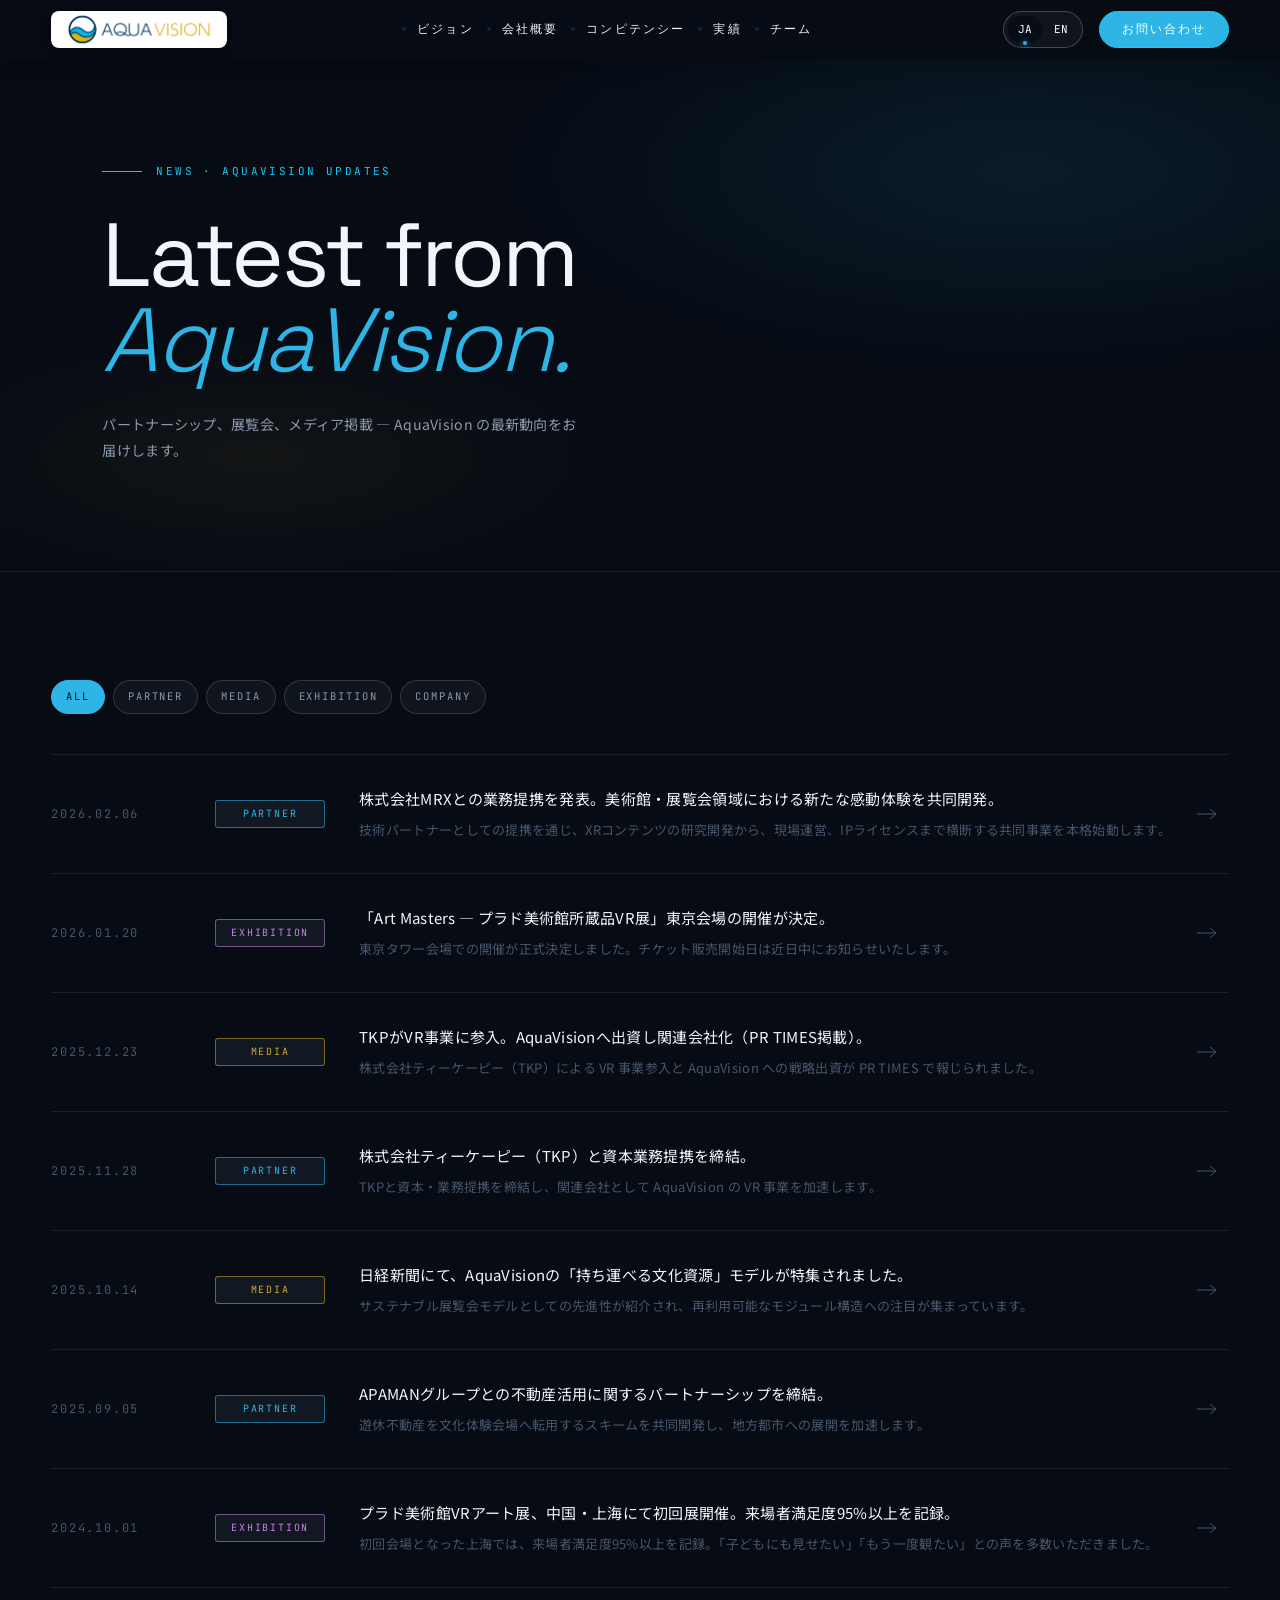
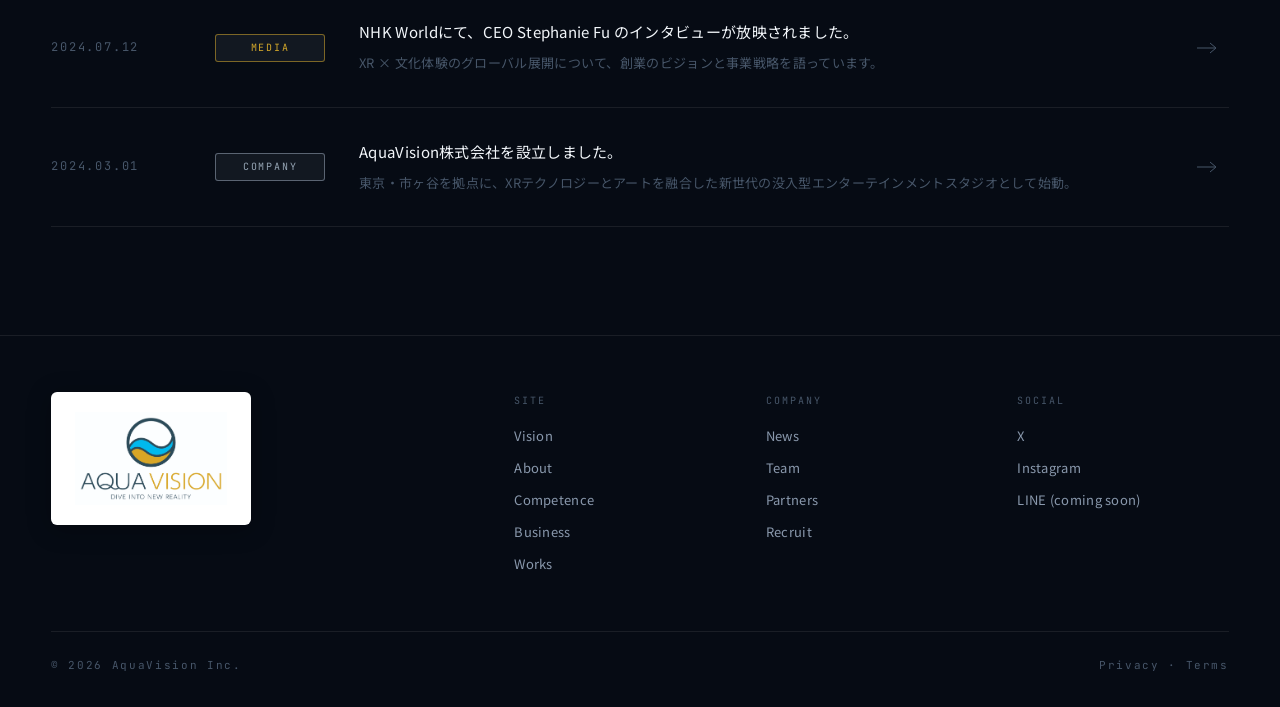
==== commit d08cf124: "Unify nav across all pages + UX improvements - All subpages: logo → aquavision_logo_RGB_02_A, hambur" ====
--- a/news.html
+++ b/news.html
@@ -15,7 +15,7 @@
 <!-- NAV -->
 <nav class="nav scrolled" style="border-color: rgb(6, 11, 20); background-color: rgb(6, 11, 20); height: 60px;">
   <a href="index.html#vision" class="brand nav-brand-logo" style="line-height: 37; height: 37px;">
-    <img src="assets/logo-horizontal-final.png" alt="AquaVision" style="width: auto; height: 35px;"/>
+    <img src="assets/aquavision_logo_RGB_02_A.jpg" alt="AquaVision" style="width: auto; height: 35px;"/>
   </a>
   <ul class="nav-menu">
     <li><a href="index.html#vision" style="color: rgb(239, 243, 247);">ビジョン</a></li>
@@ -25,13 +25,43 @@
     <li><a href="index.html#team" style="color: rgb(239, 243, 247);">チーム</a></li>
   </ul>
   <div class="nav-right">
-    <div class="lang-toggle" role="group" aria-label="Language">
+    <div class="lang-toggle nav-lang-desktop" role="group" aria-label="Language">
       <button class="active" style="background-color: rgb(7, 12, 21);">JA</button>
       <button style="color: rgb(255, 255, 255);">EN</button>
     </div>
-    <a href="index.html#contact" class="cta-pill primary" style="height: 37px; border-color: rgb(20, 203, 245); color: rgb(20, 203, 245);">お問い合わせ</a>
+    <a href="index.html#contact" class="cta-pill primary nav-cta-desktop" style="height: 37px; border-color: rgb(20, 203, 245); color: rgb(20, 203, 245);">お問い合わせ</a>
+    <button class="hamburger" id="hamburger" aria-label="メニュー" aria-expanded="false">
+      <span></span><span></span><span></span>
+    </button>
   </div>
 </nav>
+<div class="mobile-menu-overlay" id="menuOverlay" style="display:none;"></div>
+<div class="mobile-menu" id="mobileMenu" aria-hidden="true">
+  <ul class="mobile-menu-list">
+    <li><a href="index.html#vision">ビジョン</a></li>
+    <li><a href="index.html#about">会社概要</a></li>
+    <li><a href="index.html#services">コンピテンシー</a></li>
+    <li><a href="index.html#works">実績</a></li>
+    <li><a href="index.html#team">チーム</a></li>
+  </ul>
+  <div class="mobile-menu-bottom">
+    <div class="lang-toggle" role="group" aria-label="Language">
+      <button class="active">JA</button>
+      <button>EN</button>
+    </div>
+    <a href="index.html#contact" class="cta-pill primary">お問い合わせ</a>
+  </div>
+</div>
+<script>
+(function(){
+  var btn=document.getElementById('hamburger'),menu=document.getElementById('mobileMenu'),overlay=document.getElementById('menuOverlay');
+  function openMenu(){btn.classList.add('open');menu.classList.add('open');overlay.style.display='block';document.body.style.overflow='hidden';btn.setAttribute('aria-expanded','true');menu.setAttribute('aria-hidden','false');}
+  function closeMenu(){btn.classList.remove('open');menu.classList.remove('open');overlay.style.display='none';document.body.style.overflow='';btn.setAttribute('aria-expanded','false');menu.setAttribute('aria-hidden','true');}
+  btn.addEventListener('click',function(){btn.classList.contains('open')?closeMenu():openMenu();});
+  overlay.addEventListener('click',closeMenu);
+  menu.querySelectorAll('a').forEach(function(a){a.addEventListener('click',closeMenu);});
+})();
+</script>
 
 
 
--- a/styles.css
+++ b/styles.css
@@ -458,6 +458,11 @@
 }
 @media (max-width: 720px){
   .hero-jp{ font-size: 13px; white-space: pre-line; width: 100%; max-width: 100%; }
+}
+.hero-jp-sp{ display: none; }
+@media (max-width: 720px){
+  .hero-jp-pc{ display: none; }
+  .hero-jp-sp{ display: block; white-space: pre-line; }
 }
 .hero-bottom{
   display: grid;
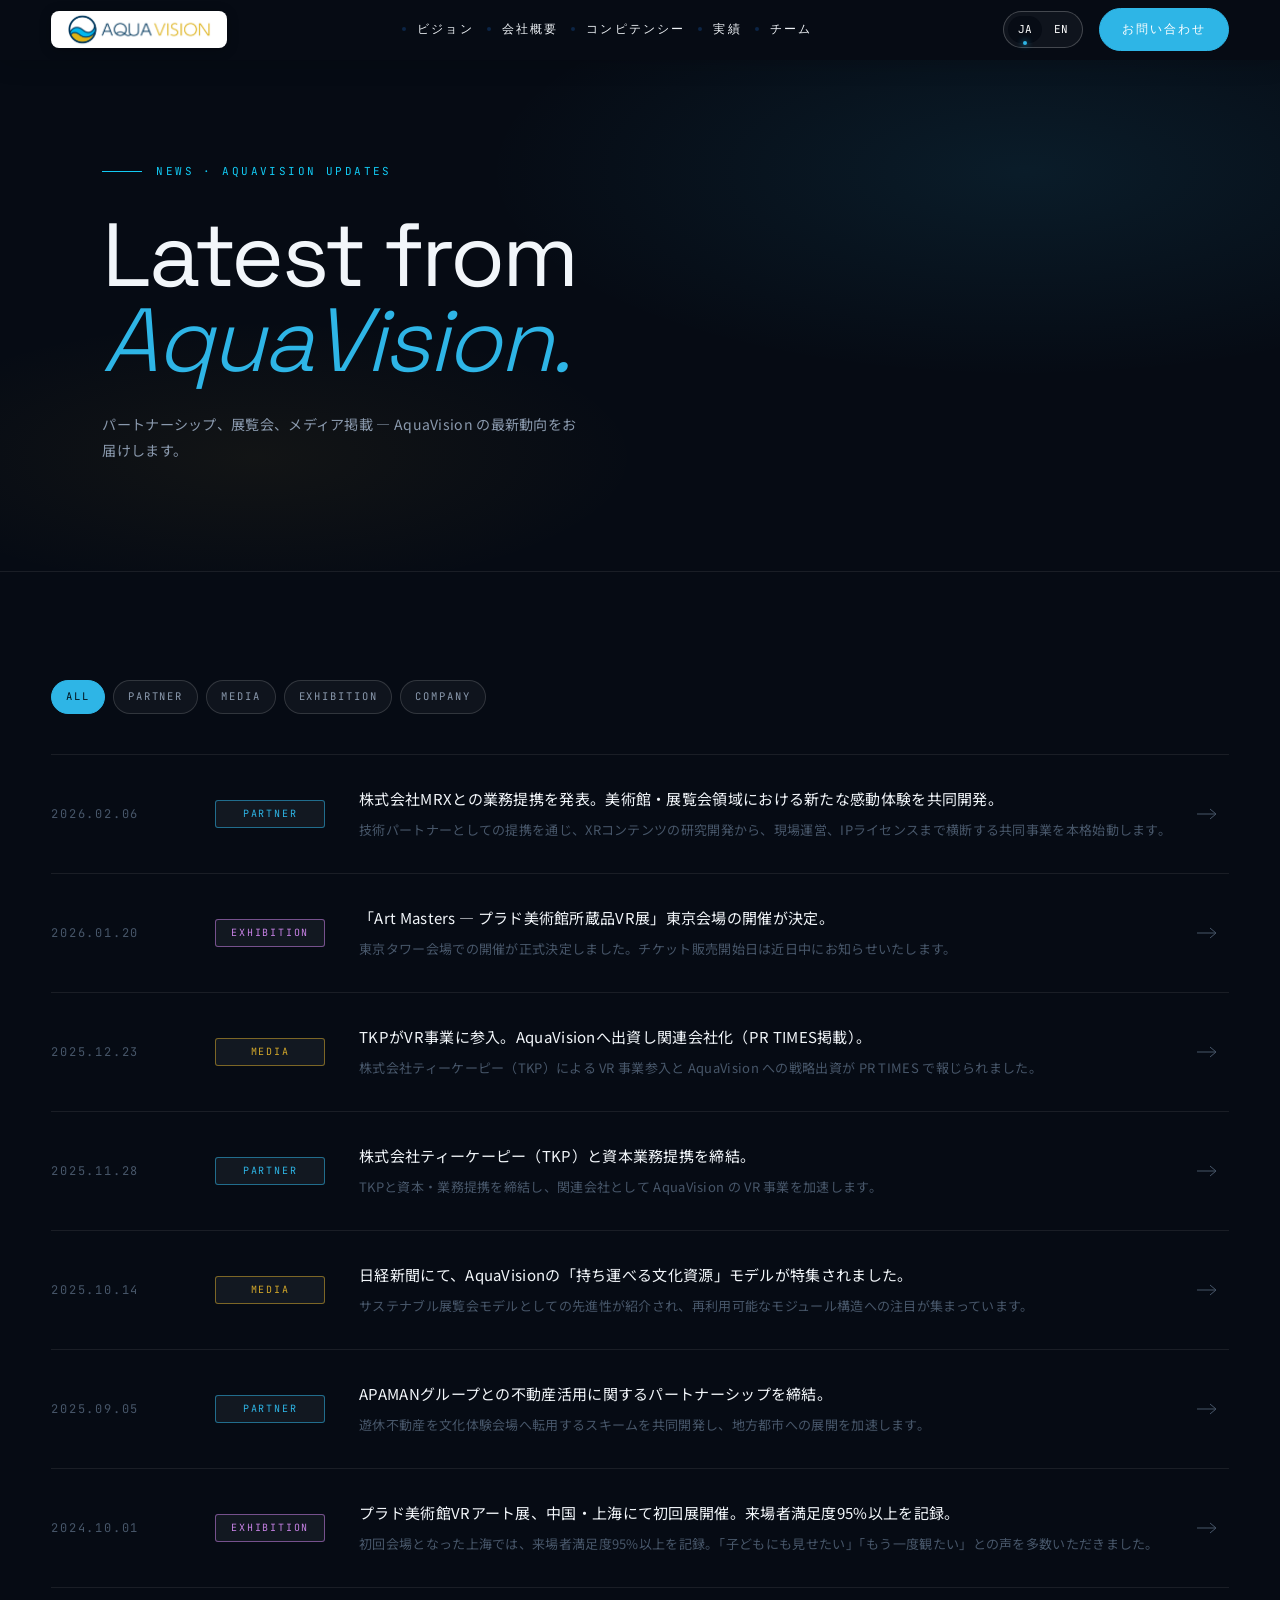
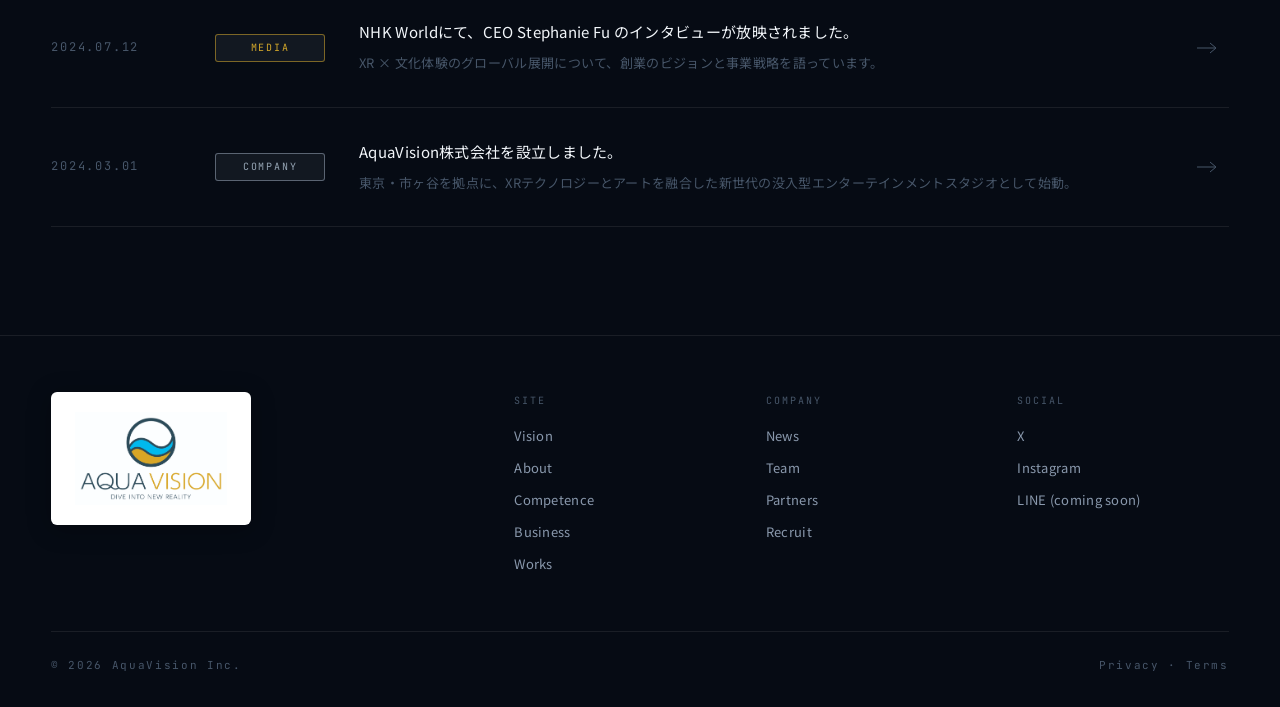
==== commit a52638c7: "All static pages: お問い合わせ nav button → contact popup - contact-popup.js: standalone vanilla JS contac" ====
--- a/news.html
+++ b/news.html
@@ -29,7 +29,7 @@
       <button class="active" style="background-color: rgb(7, 12, 21);">JA</button>
       <button style="color: rgb(255, 255, 255);">EN</button>
     </div>
-    <a href="index.html#contact" class="cta-pill primary nav-cta-desktop" style="height: 37px; border-color: rgb(20, 203, 245); color: rgb(20, 203, 245);">お問い合わせ</a>
+    <button type="button" class="cta-pill primary nav-cta-desktop" onclick="openContactPopup()">お問い合わせ</button>
     <button class="hamburger" id="hamburger" aria-label="メニュー" aria-expanded="false">
       <span></span><span></span><span></span>
     </button>
@@ -49,7 +49,7 @@
       <button class="active">JA</button>
       <button>EN</button>
     </div>
-    <a href="index.html#contact" class="cta-pill primary">お問い合わせ</a>
+    <button type="button" class="cta-pill primary" onclick="openContactPopup()">お問い合わせ</button>
   </div>
 </div>
 <script>
@@ -294,5 +294,30 @@
   });
 </script>
 
+<script>
+(function(){
+  var JA = ['ビジョン','会社概要','コンピテンシー','実績','チーム'];
+  var EN = ['Vision','About','Competence','Works','Team'];
+  function applyLang(lang){
+    var items = document.querySelectorAll('.nav-menu li a');
+    var texts = lang === 'en' ? EN : JA;
+    items.forEach(function(a,i){ if(texts[i]) a.textContent = texts[i]; });
+    var mItems = document.querySelectorAll('.mobile-menu-list li a');
+    mItems.forEach(function(a,i){ if(texts[i]) a.textContent = texts[i]; });
+    var ctas = document.querySelectorAll('.nav-cta-desktop, .mobile-menu-bottom .cta-pill');
+    ctas.forEach(function(el){ el.textContent = lang === 'en' ? 'Contact' : 'お問い合わせ'; });
+    document.querySelectorAll('.lang-toggle button').forEach(function(btn){
+      btn.classList.toggle('active', btn.textContent.trim().toLowerCase() === lang);
+    });
+    localStorage.setItem('aq_lang', lang);
+  }
+  document.querySelectorAll('.lang-toggle button').forEach(function(btn){
+    btn.addEventListener('click', function(){ applyLang(btn.textContent.trim().toLowerCase()); });
+  });
+  var saved = localStorage.getItem('aq_lang');
+  if(saved) applyLang(saved);
+})();
+</script>
+<script src="contact-popup.js"></script>
 </body>
 </html>
--- a/styles.css
+++ b/styles.css
@@ -233,6 +233,10 @@
 @media (max-width: 900px){
   .nav-lang-desktop,
   .nav-cta-desktop{ display: none !important; }
+}
+.nav-lang-mobile{ display: none !important; }
+@media (max-width: 900px){
+  .nav-lang-mobile{ display: flex !important; }
 }
 
 /* ================ Hamburger ================ */
@@ -1452,6 +1456,7 @@
   padding: clamp(28px, 4vw, 48px);
   position: relative;
   animation: modal-rise .35s cubic-bezier(.2,.7,.2,1);
+  text-align: left;
 }
 .contact-modal-head{ margin-bottom: 28px; }
 .contact-modal-eyebrow{
@@ -1630,6 +1635,15 @@
   letter-spacing: -0.02em;
   line-height: 1.0;
 }
+.work-modal-brand{
+  font-family: var(--font-en);
+  font-weight: 600;
+  font-size: clamp(24px, 2.8vw, 40px);
+  letter-spacing: 0.04em;
+  color: var(--fg);
+  margin-top: 10px;
+  line-height: 1.1;
+}
 .work-modal-sub{
   font-family: var(--font-jp);
   font-size: clamp(14px, 1vw, 16px);
